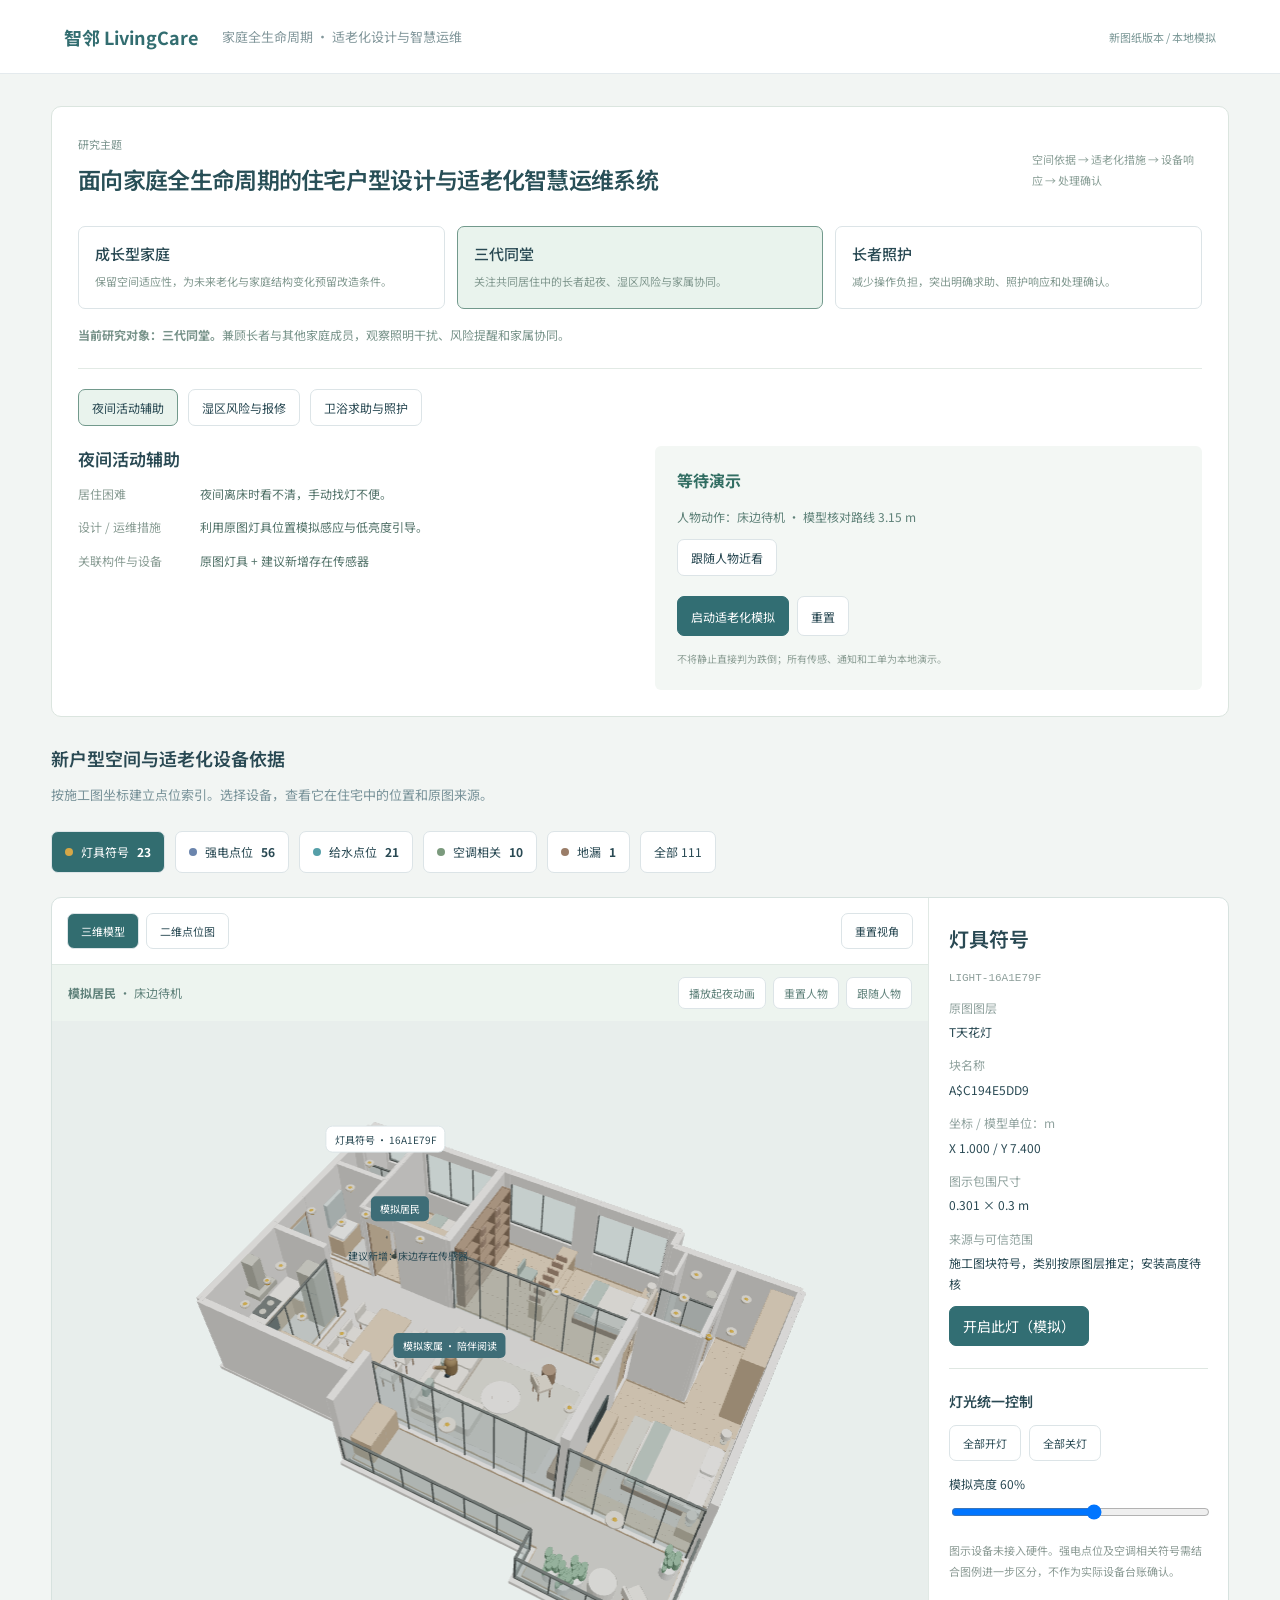
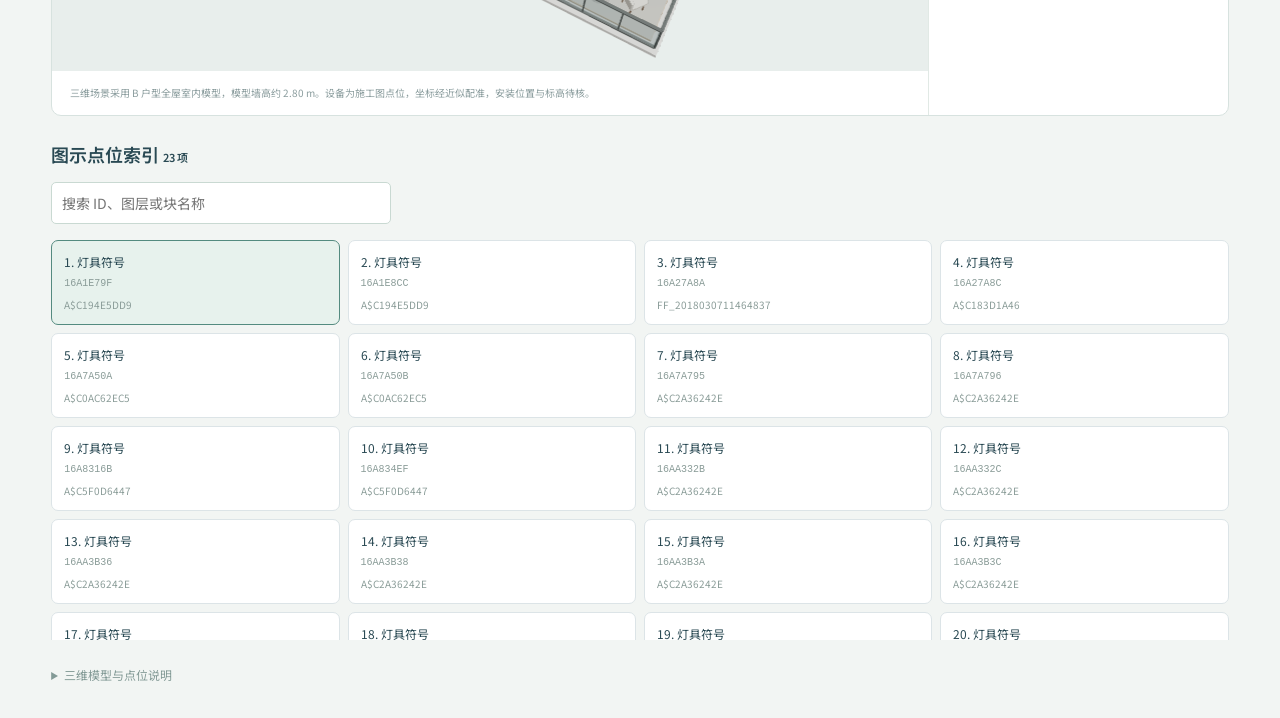
==== LivingCare-GitHub-Pages/index.html @ d60c7206 "Add files via upload" ====
<!doctype html><html lang="zh-CN"><head><meta charset="UTF-8"/><meta name="viewport" content="width=device-width,initial-scale=1.0"/><meta name="theme-color" content="#326d70"/><title>智邻 LivingCare · 新B户型设备模型</title>  <script type="module" crossorigin src="./assets/index-rqFr7OTT.js"></script>
  <link rel="stylesheet" crossorigin href="./assets/index-T_L8rl4g.css">
</head><body><div id="root"></div></body></html>
---- LivingCare-GitHub-Pages/assets/index-T_L8rl4g.css ----
@import"https://fonts.googleapis.com/css2?family=Noto+Sans+SC:wght@400;500;600;700&display=swap";:root{font-family:Noto Sans SC,Microsoft YaHei,sans-serif;color:#263f4c;background:#f2f5f6;font-synthesis:none;font-size:14px}*{box-sizing:border-box}body{margin:0}button,input,select,textarea{font:inherit}button,a,input,select,textarea{-webkit-tap-highlight-color:transparent}button{cursor:pointer;display:inline-flex;align-items:center;justify-content:center;gap:8px;border:1px solid #dce4e7;background:#fff;color:inherit;border-radius:7px;padding:9px 13px;transition:background .15s}button:hover{background:#eaf1f2}button:focus-visible,a:focus-visible,svg g[role=button]:focus-visible{outline:3px solid #dcae55;outline-offset:3px}a{color:inherit;text-decoration:none}h1,h2,h3,p{margin:0}h1{font-size:26px;font-weight:600;letter-spacing:-.7px}h2{font-size:18px;font-weight:600}h3{font-size:14px;font-weight:600}small{font-size:11px}button svg{flex-shrink:0}.app{min-height:100vh}.sidebar{width:228px;position:fixed;inset:0 auto 0 0;background:#152d42;color:#aebfc9;padding:30px 18px;display:flex;flex-direction:column;z-index:20}.brand{display:flex;align-items:center;gap:10px;color:#fff;font-size:20px;padding:0 8px}.brand b{font-size:14px;font-weight:500;letter-spacing:-.5px}.brand-icon{display:grid;place-items:center;width:39px;height:43px;background:#467d83;border-radius:12px 12px 12px 3px;color:#f0e4c8}.brand small{display:block;font-size:10px;letter-spacing:2px;color:#99b0be;margin-top:5px}.side-label{font-size:10px;letter-spacing:2px;margin:46px 15px 18px;color:#718d9f}nav{display:grid;gap:8px}nav button{border:0;background:none;color:#b4c4ce;justify-content:flex-start;padding:13px 15px;font-size:13px}nav button.selected{background:#2c4c60;color:#fff}nav button.selected:before{content:"";height:17px;width:3px;background:#a4c6bb;position:absolute;left:18px;border-radius:2px}nav button>svg:last-child:not(:first-child){margin-left:auto}nav button:hover{background:#244356}.sidebar-bottom{margin-top:auto;padding:35px 8px 0}.home-label{display:flex;gap:10px;align-items:center;font-size:12px;padding:20px 0;border-bottom:1px solid #304759}.home-label small{display:block;color:#89a0af;margin-top:6px}.elder-toggle{border:0;background:none;color:#cfdbdf;padding:22px 0;font-size:12px;gap:7px}.switch{width:27px;height:16px;border-radius:20px;background:#627686;padding:3px}.switch:before{content:"";display:block;width:10px;height:10px;border-radius:50%;background:#fff}.switch.on{background:#55988d}.switch.on:before{margin-left:11px}.sidebar-bottom>small{color:#6f8b9e;font-size:10px}.main-shell{margin-left:228px}header{height:74px;background:#fff;border-bottom:1px solid #e4eaed;display:flex;align-items:center;justify-content:space-between;padding:0 34px}.breadcrumb{display:flex;align-items:center;gap:13px;color:#84929a;font-size:12px}.breadcrumb strong{color:#344d5c;font-weight:500}.header-actions{display:flex;gap:17px;align-items:center}.header-actions select{border:0;background:#fff;color:#526875;font-size:12px}.demo-badge{color:#568079;font-size:11px;background:#edf4f1;border:1px solid #d4e5de;border-radius:4px;padding:4px 8px}.avatar{width:30px;height:30px;border-radius:50%;background:#e9eef1;display:grid;place-items:center;font-size:12px}main{max-width:1660px;margin:auto;padding:30px 34px 0}.page-title{display:flex;justify-content:space-between;align-items:center;margin-bottom:27px}.eyebrow{font-size:9px;letter-spacing:2px;font-weight:600;color:#7b959d;display:block;margin-bottom:9px}.page-title p{font-size:12px;color:#81929b;margin-top:10px}.page-title p span{margin:0 10px}.date-label{font-size:11px;color:#7d9096;display:flex;gap:7px;align-items:center}.status-dot,.dot{display:inline-block;width:6px;height:6px;border-radius:50%;background:#69a18c;flex-shrink:0}.metrics{display:grid;grid-template-columns:repeat(4,1fr);gap:16px;margin-bottom:23px}.metric{border:1px solid #e0e8eb;border-radius:9px;background:#fff;padding:18px 20px}.metric-top{display:flex;justify-content:space-between;align-items:center;color:#748994;font-size:12px}.metric-top svg{color:#7a969e}.metric>strong{display:block;font-size:31px;font-weight:600;letter-spacing:-1px;margin:10px 0}.metric>strong small{font-size:12px;letter-spacing:0;margin-left:7px;color:#8a9ba3;font-weight:400}.metric p{font-size:10px;color:#87979f;display:flex;align-items:center;gap:6px}.workspace{display:grid;grid-template-columns:minmax(0,1fr) 282px;gap:20px;margin-bottom:25px}.card{border:1px solid #e0e7ea;border-radius:10px;background:#fff;overflow:hidden}.space-heading{padding:20px 22px 17px;display:flex;align-items:center;justify-content:space-between;gap:12px}.space-heading h2{font-size:16px}.space-heading small{display:block;margin-top:7px;color:#92a0a8;font-size:10px}.badge{font-size:10px;border-radius:4px;background:#f0f4f5;color:#718892;padding:4px 7px;white-space:nowrap;font-weight:400}.space-heading .badge{margin-left:8px}.segmented{background:#f0f4f5;border-radius:6px;padding:3px;display:flex;flex-shrink:0}.segmented button{padding:6px 10px;font-size:11px;background:none;border:0}.segmented .active{background:#fff;box-shadow:0 1px 5px #17394615;color:#305e71}.space-tabs{border-top:1px solid #f0f3f4;display:flex;align-items:center;padding:0 22px;gap:22px;height:43px}.space-tabs button{border:0;padding:13px 0;border-radius:0;font-size:11px;color:#8a9ba3;background:none}.space-tabs button.active{color:#32666c;border-bottom:2px solid #548e8a}.space-tabs>span{margin-left:auto;font-size:8px;letter-spacing:2px;color:#9eabb2}.three-wrap,.plan-wrap{height:425px;position:relative;background:#edf1f2;overflow:hidden}.three-wrap canvas{touch-action:none}.floating-controls{position:absolute;bottom:17px;left:18px;display:flex;gap:7px}.floating-controls button{font-size:10px;box-shadow:0 2px 6px #1837410a;border:1px solid #d9e2e6;background:#ffffffed;padding:7px 10px}.room-tag{font-size:10px;background:#ffffffd9;border:1px solid #d5dfe1;padding:3px 8px;white-space:nowrap;box-shadow:0 3px 6px #23333d0a}.space-footer{display:flex;align-items:center;padding:15px 20px;gap:16px;font-size:9px;color:#84969f}.space-footer>span{display:flex;align-items:center;gap:5px}.green{background:#548f86}.amber{background:#d9a84f}.red{background:#c66a59}.space-footer small{display:flex;align-items:center;gap:5px;margin-left:auto;font-size:9px}.room-panel{padding:23px 21px}.section-heading{display:flex;justify-content:space-between;align-items:center;margin-bottom:18px;gap:12px}.section-heading>.eyebrow{margin:0}.room-panel>.section-heading{color:#8ea2aa;margin-bottom:17px}.room-panel>h2{font-size:23px;font-weight:500}.muted{color:#95a4ac;font-size:9px;letter-spacing:1px;margin-top:6px}.muted .badge{float:right;font-size:8px}.environment{display:grid;grid-template-columns:1fr 1fr;margin-top:24px;gap:15px}.environment>div{display:flex;flex-direction:column;align-items:flex-start;gap:8px;border-right:1px solid #edf0f1}.environment>div:last-child{border:0}.environment svg{color:#89a1a4}.environment strong{font-size:26px;font-weight:500}.environment strong small{font-size:11px;margin-left:4px;color:#9aa8ad}.environment span{font-size:10px;color:#8f9da5}.comfort{display:flex;gap:8px;align-items:center;background:#f1f7f3;padding:12px 10px;border-radius:6px;margin:20px 0 24px;color:#618e7b;font-size:11px}.comfort span{flex:1}.comfort small{display:block;font-size:8px;margin-top:3px;color:#8aa496}.room-panel h3 small{float:right;font-weight:400;color:#9aa9ae}.device-list{margin-top:10px}.device-list button{padding:10px 0;justify-content:flex-start;width:100%;border:0;border-radius:0;background:none;text-align:left;font-size:11px;gap:9px}.device-list button.chosen{background:#edf5f4}.device-list button>svg:last-child{margin-left:auto;color:#9daeb5}.device-icon{display:grid;place-items:center;background:#f0f5f5;color:#729895;width:31px;height:32px;border-radius:7px}.device-list small{display:block;font-size:8px;color:#94a3ab;margin-top:5px}.report-button{width:100%;margin-top:14px;font-size:11px;color:#557782;border-color:#d7e3e7}.care-note{display:flex;gap:8px;font-size:10px;line-height:1.7;color:#6b8e8c;border-top:1px solid #edf1f2;padding-top:17px;margin-top:19px}.care-note svg{flex-shrink:0}.care-note small{display:block;font-size:9px;color:#9aabb0;margin-top:4px}.device-detail{padding:10px;background:#f3f7f8;font-size:11px}.device-detail small{display:block;margin:6px 0;color:#7c929b}.device-detail button{font-size:11px;padding:5px 8px}.simulation{margin:28px 0}.simulation h2{font-size:17px}.sim-grid{display:grid;grid-template-columns:repeat(3,1fr);gap:16px}.sim-card{padding:20px 17px;justify-content:flex-start;text-align:left;border:1px solid #dfe7e9;background:#fff;gap:14px;border-radius:8px}.sim-card>svg:first-child{color:#648e91}.sim-card>svg:last-child{margin-left:auto;color:#93a6ad}.sim-card strong{font-size:12px;font-weight:500}.sim-card small{display:block;font-size:9px;color:#95a3ab;margin-top:7px}.sim-card.active{border-color:#73a09b;background:#edf5f3}.sim-progress{margin-top:13px;border:1px solid #dce8e5;padding:17px 20px;background:#f7faf8;border-radius:7px}.sim-progress>div:first-child{display:flex;align-items:center;gap:9px;font-size:12px}.sim-progress small{margin-left:auto;color:#92a6a5}.progress-track{display:flex;gap:6px;margin:15px 0}.progress-track i{height:3px;background:#e0e8e6;flex:1}.progress-track .filled{background:#739e91}.sim-actions{display:flex;gap:8px;align-items:center}.sim-actions button{font-size:11px;padding:6px 10px}.sim-actions>span{font-size:11px;color:#758e96}.primary{background:#326e73!important;border-color:#326e73;color:#fff}.primary:hover{background:#265c63!important}.tickets,.events,.lifestyle{padding:23px;margin-bottom:24px}.empty{padding:30px 10px;text-align:center;color:#8aa29f;font-size:13px}.empty svg{margin-bottom:9px}.empty p{margin-bottom:8px}.empty small{color:#9caeb3;font-size:11px}.ticket{border-top:1px solid #e8edef;padding:20px 0;display:flex;align-items:center;justify-content:space-between;gap:15px}.ticket h3{margin:8px 0}.ticket small{color:#8197a0;font-size:10px}.ticket span{font-size:11px;color:#83989e}.ticket button{font-size:11px}.ticket details{font-size:10px;margin-top:10px;color:#7e939c}.ticket details p{margin:6px 0}.event-row{display:flex;align-items:center;gap:15px;padding:18px 0;border-top:1px solid #e5ecef}.events>p{font-size:12px;color:#82979e;margin:12px 0 20px}.event-row>svg{color:#c7a364}.event-row strong{font-size:13px}.event-row small{display:block;color:#8a9fa7;margin-top:6px}.event-row .badge{margin-left:auto}.lifestyle button{margin:20px 10px 20px 0;padding:20px}.lifestyle p{font-size:12px;color:#8da1a8}.plan-wrap>svg{width:100%;height:100%;touch-action:none}.plan-wrap g[role=button]{cursor:pointer}.room-label{text-anchor:middle;font-size:.22px;fill:#57737f}.room-sub{text-anchor:middle;font-size:.13px;fill:#8b9b9f}.map-tools{position:absolute;right:15px;bottom:18px;display:grid;gap:5px}.map-tools button{padding:8px}.pulse{animation:pulse 1.2s infinite}@keyframes pulse{50%{opacity:.35}}footer{display:flex;align-items:center;gap:20px;padding:6px 0 25px;color:#9cabb2;font-size:10px}footer span{font-size:9px}footer small{margin-left:auto;font-size:9px}.cad{padding:30px;margin-bottom:25px}.cad>p{font-size:12px;color:#7d939c;margin:15px 0;line-height:1.9}.upload{border:1px dashed #9db8bd;background:#f5f9f9;display:flex;align-items:center;flex-direction:column;padding:35px;gap:16px;margin:25px 0;color:#60858a;cursor:pointer}.upload input{max-width:100%;font-size:12px}.cad-preview{width:100%;height:430px;background:#1c3447;margin:20px 0}.cad-settings{display:flex;gap:20px;align-items:center;margin:20px 0;font-size:12px}.cad-settings input{width:100px}.cad input,.cad select{padding:7px;border:1px solid #c9d7db;border-radius:4px}.layer-list{display:flex;gap:15px;flex-wrap:wrap;font-size:12px}.layer-list label{display:flex;gap:5px}.candidate{display:flex;gap:15px;margin:10px 0;font-size:12px;align-items:center}.candidate input{width:270px}.error{color:#b55e4b!important}.toast{position:fixed;bottom:30px;left:50%;transform:translate(-50%);z-index:50;background:#244e50;color:#fff;box-shadow:0 6px 25px #142b4130;padding:15px 23px;border-radius:8px;display:flex;gap:10px;align-items:center}.modal-backdrop{position:fixed;top:0;right:0;bottom:0;left:0;background:#0d223577;z-index:60;display:grid;place-items:center;padding:20px}.modal{background:#fff;border-radius:12px;width:440px;max-width:100%;padding:28px}.modal>p{margin:12px 0 25px;color:#80969e}.modal label{display:block;font-size:13px}.modal textarea{display:block;width:100%;min-height:120px;border:1px solid #c9d8dc;border-radius:5px;padding:12px;margin-top:10px;resize:vertical}.modal>div{display:flex;justify-content:flex-end;gap:10px;margin-top:22px}.elder{font-size:18px}.elder button{min-height:46px;font-size:16px}.elder p,.elder small,.elder .metric-top,.elder .device-list small,.elder .care-note{font-size:14px;color:#4d6976}.elder h2{font-size:22px}.elder .sidebar{width:255px}.elder .main-shell{margin-left:255px}.elder .workspace{grid-template-columns:minmax(0,1fr) 320px}.elder .sim-grid{grid-template-columns:1fr}.elder .sim-card strong{font-size:18px}.elder .room-tag{min-height:26px;font-size:14px}.elder .eyebrow{font-size:11px}.elder .space-tabs{height:auto}.elder .sidebar-bottom>small{color:#b9cbd2}.elder .brand small{color:#c3d3d9}.elder nav button{font-size:16px}@media(min-width:1500px){.three-wrap,.plan-wrap{height:480px}.workspace{grid-template-columns:minmax(0,1fr) 310px}.room-panel{padding:25px}}@media(max-width:1150px){.sidebar{width:190px;padding:25px 12px}.brand{padding:0;font-size:18px}.brand b{font-size:12px}.main-shell{margin-left:190px}main{padding:24px 20px 0}header{padding:0 20px}.metrics{gap:10px}.metric{padding:15px}.workspace{grid-template-columns:minmax(0,1fr) 245px;gap:12px}.room-panel{padding:18px 15px}.sim-card{padding:17px 12px;gap:9px}.sim-card small{line-height:1.7}.sim-card>svg:last-child{display:none}.date-label{display:none}.space-tabs{gap:16px}.space-tabs>span{display:none}.space-footer{gap:10px;padding:14px 12px}.space-footer small{font-size:8px}.elder .workspace{grid-template-columns:1fr}.elder .sidebar{width:220px}.elder .main-shell{margin-left:220px}}@media(max-width:850px){.sidebar{width:76px;padding:20px 10px}.brand{justify-content:center}.brand>span:last-child,.side-label,.sidebar-bottom{display:none}nav{margin-top:30px}nav button{font-size:0;justify-content:center;padding:15px}nav button>svg:last-child:not(:first-child){display:none}nav button.selected:before{left:10px}.main-shell{margin-left:76px}.workspace{grid-template-columns:1fr}.room-panel{display:block}.room-panel .environment{margin-top:15px;max-width:300px}.room-panel .device-list{display:flex;flex-wrap:wrap;gap:10px}.device-list button{width:auto}.care-note{margin-top:15px}.metrics{grid-template-columns:repeat(2,1fr)}.sim-grid{grid-template-columns:1fr}.sim-card>svg:last-child{display:block}.simulation .section-heading{align-items:flex-start}.simulation .section-heading>.badge{display:none}.elder .sidebar{width:76px}.elder .main-shell{margin-left:76px}.elder nav button{font-size:0}.elder .elder-toggle{display:none}footer{flex-wrap:wrap}footer small{margin-left:0}.cad-settings{flex-wrap:wrap}}@media(max-width:560px){.sidebar{position:sticky;top:0;width:100%;height:58px;padding:5px 8px;flex-direction:row;align-items:center;overflow-x:auto}.brand{display:none}nav{display:flex;margin:0;gap:3px}nav button{padding:12px}nav button.selected:before{display:none}.main-shell,.elder .main-shell{margin-left:0}.elder .sidebar{width:100%}header{height:55px;padding:0 15px}.header-actions{gap:9px}.breadcrumb{font-size:10px;gap:7px}main{padding:22px 13px 0}h1{font-size:21px;line-height:1.5}.page-title p{font-size:10px}.metric{padding:14px}.metric p{font-size:9px}.metric strong{font-size:27px}.space-heading{padding:16px 12px}.space-heading h2{font-size:14px}.space-heading small{font-size:9px}.segmented button{padding:6px}.three-wrap,.plan-wrap{height:340px}.space-footer small{display:none}.space-tabs{padding:0 13px}.floating-controls{left:10px;gap:5px}.floating-controls button{padding:7px}.ticket{align-items:flex-start;flex-direction:column}.cad{padding:20px}.cad-preview{height:300px}.upload{padding:20px}.upload small{line-height:1.8}.sim-actions{flex-wrap:wrap}.toast{width:90%;font-size:12px}.elder .room-panel{padding:20px}.elder h1{font-size:24px}.elder .segmented button{font-size:14px}.elder .space-heading{flex-wrap:wrap}.elder .metrics{grid-template-columns:1fr 1fr}.elder .metric p{font-size:12px}}@media(prefers-reduced-motion:reduce){*{animation:none!important;transition:none!important}}.new-home{min-height:100vh;background:#f2f5f3;color:#294953}.new-home header{display:flex;gap:24px;padding:0 5%;height:74px;background:#fff}.new-home header strong{font-size:18px;color:#326d70}.new-home header span{font-size:13px;color:#82979b}.new-home header small{margin-left:auto;color:#799695}.new-home main{max-width:1500px;padding:32px 4%;margin:auto}.new-home h1{font-size:28px}.new-intro{font-size:13px;color:#789299;margin-top:12px;line-height:1.8}.new-stats{display:flex;gap:10px;flex-wrap:wrap;margin:24px 0}.new-stats button{font-size:12px;min-height:42px}.new-stats i{width:8px;height:8px;border-radius:50%}.new-stats .active,.new-toolbar .active{background:#326d70;color:#fff}.new-layout{display:grid;grid-template-columns:minmax(0,1fr) 300px;border:1px solid #d7e2df;border-radius:10px;background:#fff;overflow:hidden}.new-toolbar{display:flex;justify-content:space-between;gap:10px;padding:15px}.new-toolbar>div{display:flex;gap:7px}.new-toolbar button{font-size:11px}.new-canvas{height:650px;background:#e8eeec;position:relative}.new-canvas svg{width:100%;height:100%}.new-canvas canvas{touch-action:none}.new-marker{white-space:nowrap;font-size:10px;padding:5px 8px}.new-note{padding:13px 18px;color:#8b9d9e;font-size:10px;line-height:1.8}.new-device{padding:26px 20px;border-left:1px solid #e1e9e5}.new-device h2{font-size:20px;margin-bottom:12px}.new-device code{font-size:11px;color:#8fa09c;word-break:break-all}.new-device dl{font-size:12px;line-height:1.7}.new-device dt{color:#91a39f;margin-top:13px}.new-device dd{margin:4px 0;word-break:break-all}.new-device hr{border:0;border-top:1px solid #dfe7e2;margin:22px 0}.new-light-buttons{display:flex;gap:8px;margin:14px 0}.new-light-buttons button{font-size:11px}.new-device label{display:block;font-size:12px}.new-device input{width:100%;margin-top:12px}.new-device p{font-size:11px;line-height:1.9;color:#8c9b95;margin-top:17px}.new-register{margin-top:25px}.new-register h2{font-size:18px;margin-bottom:15px}.new-register input{padding:10px;border:1px solid #c9d9d2;border-radius:5px;width:340px;max-width:100%}.new-list{display:grid;grid-template-columns:repeat(4,1fr);gap:8px;margin-top:16px;max-height:400px;overflow:auto}.new-list button{display:flex;flex-direction:column;align-items:flex-start;font-size:12px;padding:12px;text-align:left}.new-list button.selected{border-color:#548b80;background:#e7f2ed}.new-list code,.new-list small{font-size:10px;color:#8a9c98;word-break:break-all}.new-home details{margin-top:24px;font-size:12px;color:#839a96;line-height:1.9}.new-home details p{margin-top:12px}@media(max-width:950px){.new-layout{grid-template-columns:1fr}.new-device{border-left:0;border-top:1px solid #dde6e0}.new-canvas{height:530px}.new-list{grid-template-columns:repeat(2,1fr)}.new-home header span{display:none}}@media(max-width:500px){.new-toolbar{flex-wrap:wrap}.new-canvas{height:420px}.new-home main{padding:25px 12px}.new-home h1{font-size:24px}.new-list{grid-template-columns:1fr 1fr}.new-home header{padding:0 15px;gap:8px}.new-home header small{font-size:9px}}.research-panel{padding:26px;background:#fff;border:1px solid #dbe5df;border-radius:10px;margin-bottom:28px}.research-heading{display:flex;justify-content:space-between;align-items:center;gap:22px}.research-heading span{font-size:11px;color:#78928c}.research-heading h1{font-size:23px;line-height:1.7;margin:7px 0;color:#284f57}.research-heading>small{max-width:170px;line-height:1.9;color:#8a9f97;font-size:11px}.research-stages{display:grid;grid-template-columns:repeat(3,1fr);gap:12px;margin-top:20px}.research-stages button{display:flex;flex-direction:column;align-items:flex-start;text-align:left;padding:16px;gap:8px}.research-stages strong{font-size:15px;font-weight:500}.research-stages small{font-size:11px;line-height:1.8;color:#81988f}.research-stages .chosen,.research-scenarios .chosen{background:#e9f3ed;border-color:#72998c}.research-focus{font-size:12px;color:#78938a;line-height:1.9;margin:15px 0 21px}.research-scenarios{display:flex;gap:10px;flex-wrap:wrap;border-top:1px solid #e2eae5;padding-top:20px}.research-scenarios button{font-size:12px}.research-flow{display:grid;grid-template-columns:1fr 1fr;gap:30px;margin-top:20px}.research-flow h2{font-size:17px}.research-flow dl{display:grid;grid-template-columns:110px 1fr;gap:12px;font-size:12px;line-height:1.8}.research-flow dt{color:#8b9e96}.research-flow dd{margin:0;color:#527269}.research-response{background:#f3f7f4;padding:22px;border-radius:6px;align-self:start}.research-response>strong{font-size:16px;color:#326e63}.research-actions{display:flex;flex-wrap:wrap;gap:8px;margin-top:20px}.research-actions button{font-size:12px;min-height:40px}.research-actions button:disabled{opacity:.45;cursor:default}.research-response p{font-size:10px;line-height:1.8;color:#8c9e95;margin-top:14px}@media(max-width:760px){.research-panel{padding:18px}.research-heading{display:block}.research-heading>small{display:block;max-width:none}.research-heading h1{font-size:20px}.research-stages{grid-template-columns:1fr}.research-stages button{padding:13px}.research-flow{grid-template-columns:1fr;gap:15px}.research-flow dl{grid-template-columns:85px 1fr}.research-scenarios button{flex:1;min-width:90px}}.resident-label{display:block;padding:5px 9px;background:#3e6d77;color:#fff;white-space:nowrap;border-radius:5px;font-size:10px}.resident-follow{font-size:12px;margin-top:12px}.resident-toolbar{display:flex;gap:12px;justify-content:space-between;align-items:center;background:#edf4ef;padding:12px 16px;color:#60827b;font-size:12px;border-top:1px solid #dfe9e3}.resident-toolbar>div{display:flex;gap:7px}.resident-toolbar button{font-size:11px;padding:7px 10px}.resident-status{font-size:12px!important;color:#5e8178!important}@media(max-width:760px){.resident-toolbar{align-items:flex-start;flex-direction:column}.resident-toolbar>div{flex-wrap:wrap}.resident-toolbar button{min-height:40px}}
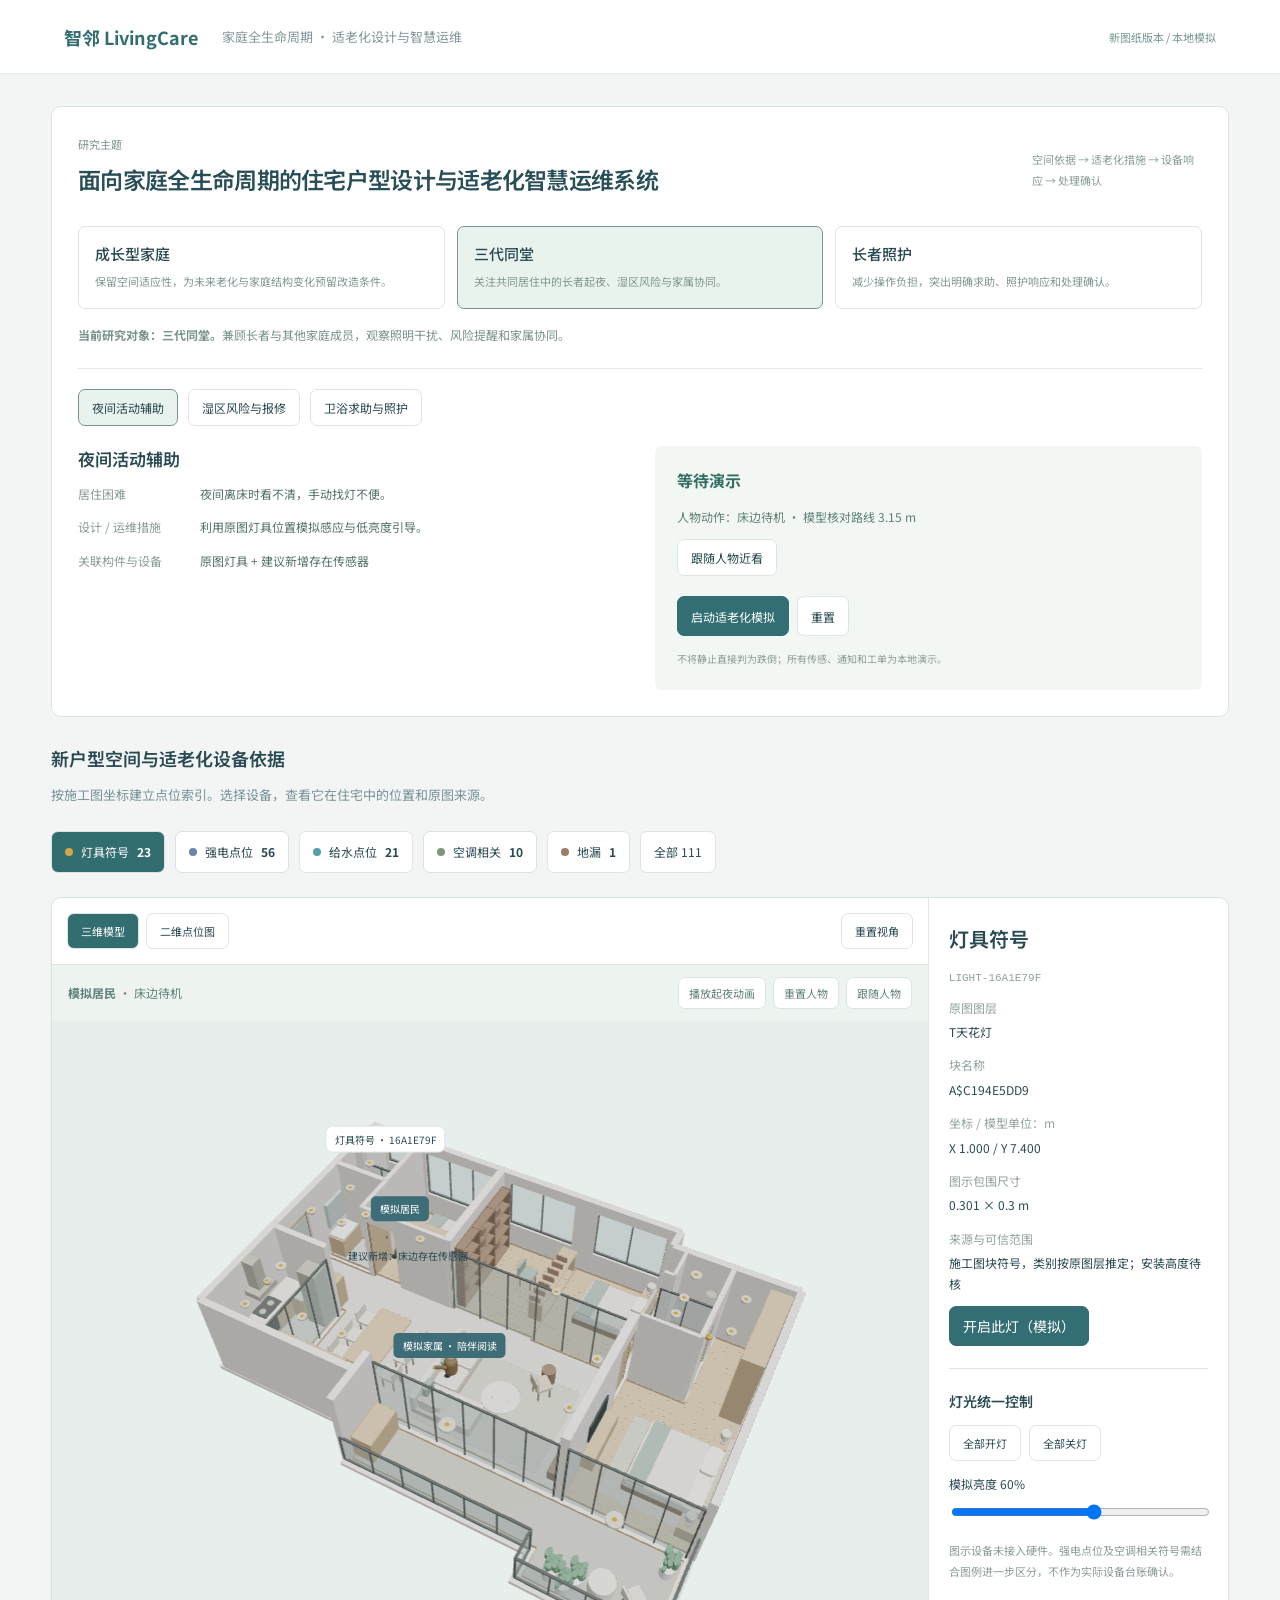
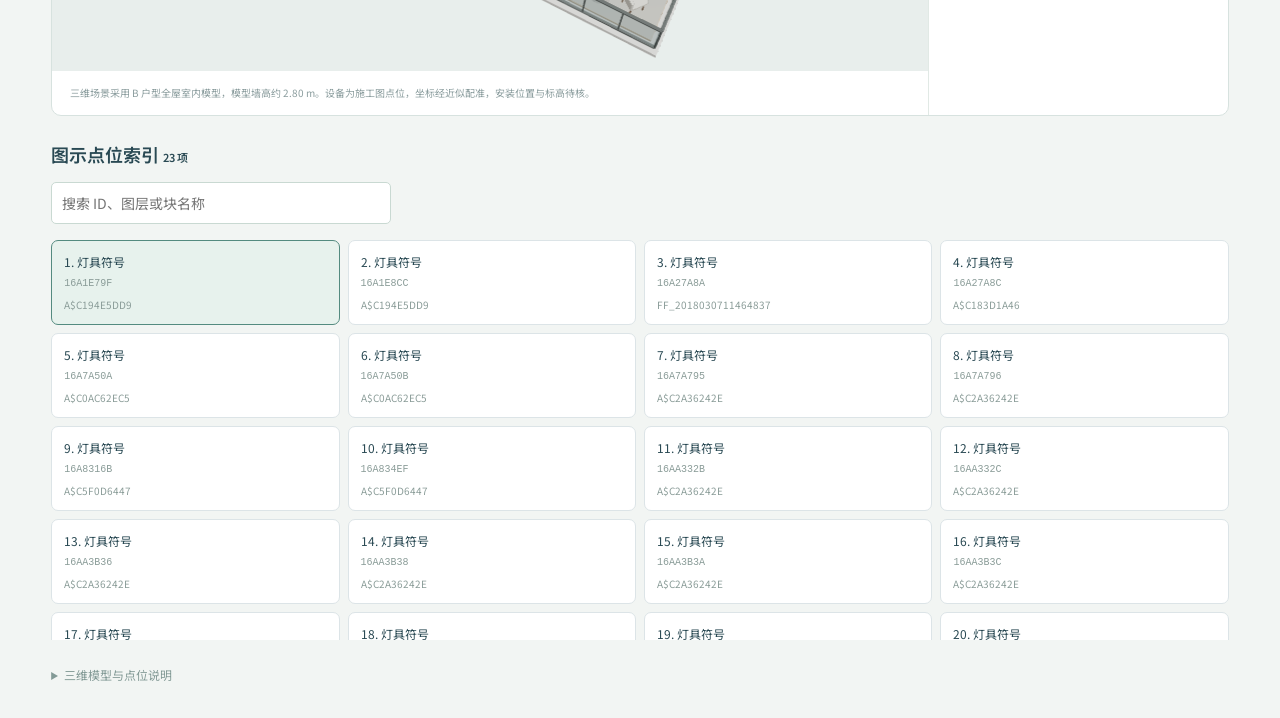
==== commit ad5034aa: "Improve touch controls and layout for the mobile 3D viewer" ====
--- a/LivingCare-GitHub-Pages/index.html
+++ b/LivingCare-GitHub-Pages/index.html
@@ -1,3 +1,3 @@
-<!doctype html><html lang="zh-CN"><head><meta charset="UTF-8"/><meta name="viewport" content="width=device-width,initial-scale=1.0"/><meta name="theme-color" content="#326d70"/><title>智邻 LivingCare · 新B户型设备模型</title>  <script type="module" crossorigin src="./assets/index-rqFr7OTT.js"></script>
-  <link rel="stylesheet" crossorigin href="./assets/index-T_L8rl4g.css">
+<!doctype html><html lang="zh-CN"><head><meta charset="UTF-8"/><meta name="viewport" content="width=device-width,initial-scale=1.0"/><meta name="theme-color" content="#326d70"/><title>智邻 LivingCare · 新B户型设备模型</title>  <script type="module" crossorigin src="./assets/index-BkUOlfVZ.js"></script>
+  <link rel="stylesheet" crossorigin href="./assets/index-DcFaqGrp.css">
 </head><body><div id="root"></div></body></html>
--- a/LivingCare-GitHub-Pages/assets/index-DcFaqGrp.css
+++ b/LivingCare-GitHub-Pages/assets/index-DcFaqGrp.css
@@ -0,0 +1 @@
+@import"https://fonts.googleapis.com/css2?family=Noto+Sans+SC:wght@400;500;600;700&display=swap";:root{font-family:Noto Sans SC,Microsoft YaHei,sans-serif;color:#263f4c;background:#f2f5f6;font-synthesis:none;font-size:14px}*{box-sizing:border-box}body{margin:0}button,input,select,textarea{font:inherit}button,a,input,select,textarea{-webkit-tap-highlight-color:transparent}button{cursor:pointer;display:inline-flex;align-items:center;justify-content:center;gap:8px;border:1px solid #dce4e7;background:#fff;color:inherit;border-radius:7px;padding:9px 13px;transition:background .15s}button:hover{background:#eaf1f2}button:focus-visible,a:focus-visible,svg g[role=button]:focus-visible{outline:3px solid #dcae55;outline-offset:3px}a{color:inherit;text-decoration:none}h1,h2,h3,p{margin:0}h1{font-size:26px;font-weight:600;letter-spacing:-.7px}h2{font-size:18px;font-weight:600}h3{font-size:14px;font-weight:600}small{font-size:11px}button svg{flex-shrink:0}.app{min-height:100vh}.sidebar{width:228px;position:fixed;inset:0 auto 0 0;background:#152d42;color:#aebfc9;padding:30px 18px;display:flex;flex-direction:column;z-index:20}.brand{display:flex;align-items:center;gap:10px;color:#fff;font-size:20px;padding:0 8px}.brand b{font-size:14px;font-weight:500;letter-spacing:-.5px}.brand-icon{display:grid;place-items:center;width:39px;height:43px;background:#467d83;border-radius:12px 12px 12px 3px;color:#f0e4c8}.brand small{display:block;font-size:10px;letter-spacing:2px;color:#99b0be;margin-top:5px}.side-label{font-size:10px;letter-spacing:2px;margin:46px 15px 18px;color:#718d9f}nav{display:grid;gap:8px}nav button{border:0;background:none;color:#b4c4ce;justify-content:flex-start;padding:13px 15px;font-size:13px}nav button.selected{background:#2c4c60;color:#fff}nav button.selected:before{content:"";height:17px;width:3px;background:#a4c6bb;position:absolute;left:18px;border-radius:2px}nav button>svg:last-child:not(:first-child){margin-left:auto}nav button:hover{background:#244356}.sidebar-bottom{margin-top:auto;padding:35px 8px 0}.home-label{display:flex;gap:10px;align-items:center;font-size:12px;padding:20px 0;border-bottom:1px solid #304759}.home-label small{display:block;color:#89a0af;margin-top:6px}.elder-toggle{border:0;background:none;color:#cfdbdf;padding:22px 0;font-size:12px;gap:7px}.switch{width:27px;height:16px;border-radius:20px;background:#627686;padding:3px}.switch:before{content:"";display:block;width:10px;height:10px;border-radius:50%;background:#fff}.switch.on{background:#55988d}.switch.on:before{margin-left:11px}.sidebar-bottom>small{color:#6f8b9e;font-size:10px}.main-shell{margin-left:228px}header{height:74px;background:#fff;border-bottom:1px solid #e4eaed;display:flex;align-items:center;justify-content:space-between;padding:0 34px}.breadcrumb{display:flex;align-items:center;gap:13px;color:#84929a;font-size:12px}.breadcrumb strong{color:#344d5c;font-weight:500}.header-actions{display:flex;gap:17px;align-items:center}.header-actions select{border:0;background:#fff;color:#526875;font-size:12px}.demo-badge{color:#568079;font-size:11px;background:#edf4f1;border:1px solid #d4e5de;border-radius:4px;padding:4px 8px}.avatar{width:30px;height:30px;border-radius:50%;background:#e9eef1;display:grid;place-items:center;font-size:12px}main{max-width:1660px;margin:auto;padding:30px 34px 0}.page-title{display:flex;justify-content:space-between;align-items:center;margin-bottom:27px}.eyebrow{font-size:9px;letter-spacing:2px;font-weight:600;color:#7b959d;display:block;margin-bottom:9px}.page-title p{font-size:12px;color:#81929b;margin-top:10px}.page-title p span{margin:0 10px}.date-label{font-size:11px;color:#7d9096;display:flex;gap:7px;align-items:center}.status-dot,.dot{display:inline-block;width:6px;height:6px;border-radius:50%;background:#69a18c;flex-shrink:0}.metrics{display:grid;grid-template-columns:repeat(4,1fr);gap:16px;margin-bottom:23px}.metric{border:1px solid #e0e8eb;border-radius:9px;background:#fff;padding:18px 20px}.metric-top{display:flex;justify-content:space-between;align-items:center;color:#748994;font-size:12px}.metric-top svg{color:#7a969e}.metric>strong{display:block;font-size:31px;font-weight:600;letter-spacing:-1px;margin:10px 0}.metric>strong small{font-size:12px;letter-spacing:0;margin-left:7px;color:#8a9ba3;font-weight:400}.metric p{font-size:10px;color:#87979f;display:flex;align-items:center;gap:6px}.workspace{display:grid;grid-template-columns:minmax(0,1fr) 282px;gap:20px;margin-bottom:25px}.card{border:1px solid #e0e7ea;border-radius:10px;background:#fff;overflow:hidden}.space-heading{padding:20px 22px 17px;display:flex;align-items:center;justify-content:space-between;gap:12px}.space-heading h2{font-size:16px}.space-heading small{display:block;margin-top:7px;color:#92a0a8;font-size:10px}.badge{font-size:10px;border-radius:4px;background:#f0f4f5;color:#718892;padding:4px 7px;white-space:nowrap;font-weight:400}.space-heading .badge{margin-left:8px}.segmented{background:#f0f4f5;border-radius:6px;padding:3px;display:flex;flex-shrink:0}.segmented button{padding:6px 10px;font-size:11px;background:none;border:0}.segmented .active{background:#fff;box-shadow:0 1px 5px #17394615;color:#305e71}.space-tabs{border-top:1px solid #f0f3f4;display:flex;align-items:center;padding:0 22px;gap:22px;height:43px}.space-tabs button{border:0;padding:13px 0;border-radius:0;font-size:11px;color:#8a9ba3;background:none}.space-tabs button.active{color:#32666c;border-bottom:2px solid #548e8a}.space-tabs>span{margin-left:auto;font-size:8px;letter-spacing:2px;color:#9eabb2}.three-wrap,.plan-wrap{height:425px;position:relative;background:#edf1f2;overflow:hidden}.three-wrap canvas{touch-action:none}.floating-controls{position:absolute;bottom:17px;left:18px;display:flex;gap:7px}.floating-controls button{font-size:10px;box-shadow:0 2px 6px #1837410a;border:1px solid #d9e2e6;background:#ffffffed;padding:7px 10px}.room-tag{font-size:10px;background:#ffffffd9;border:1px solid #d5dfe1;padding:3px 8px;white-space:nowrap;box-shadow:0 3px 6px #23333d0a}.space-footer{display:flex;align-items:center;padding:15px 20px;gap:16px;font-size:9px;color:#84969f}.space-footer>span{display:flex;align-items:center;gap:5px}.green{background:#548f86}.amber{background:#d9a84f}.red{background:#c66a59}.space-footer small{display:flex;align-items:center;gap:5px;margin-left:auto;font-size:9px}.room-panel{padding:23px 21px}.section-heading{display:flex;justify-content:space-between;align-items:center;margin-bottom:18px;gap:12px}.section-heading>.eyebrow{margin:0}.room-panel>.section-heading{color:#8ea2aa;margin-bottom:17px}.room-panel>h2{font-size:23px;font-weight:500}.muted{color:#95a4ac;font-size:9px;letter-spacing:1px;margin-top:6px}.muted .badge{float:right;font-size:8px}.environment{display:grid;grid-template-columns:1fr 1fr;margin-top:24px;gap:15px}.environment>div{display:flex;flex-direction:column;align-items:flex-start;gap:8px;border-right:1px solid #edf0f1}.environment>div:last-child{border:0}.environment svg{color:#89a1a4}.environment strong{font-size:26px;font-weight:500}.environment strong small{font-size:11px;margin-left:4px;color:#9aa8ad}.environment span{font-size:10px;color:#8f9da5}.comfort{display:flex;gap:8px;align-items:center;background:#f1f7f3;padding:12px 10px;border-radius:6px;margin:20px 0 24px;color:#618e7b;font-size:11px}.comfort span{flex:1}.comfort small{display:block;font-size:8px;margin-top:3px;color:#8aa496}.room-panel h3 small{float:right;font-weight:400;color:#9aa9ae}.device-list{margin-top:10px}.device-list button{padding:10px 0;justify-content:flex-start;width:100%;border:0;border-radius:0;background:none;text-align:left;font-size:11px;gap:9px}.device-list button.chosen{background:#edf5f4}.device-list button>svg:last-child{margin-left:auto;color:#9daeb5}.device-icon{display:grid;place-items:center;background:#f0f5f5;color:#729895;width:31px;height:32px;border-radius:7px}.device-list small{display:block;font-size:8px;color:#94a3ab;margin-top:5px}.report-button{width:100%;margin-top:14px;font-size:11px;color:#557782;border-color:#d7e3e7}.care-note{display:flex;gap:8px;font-size:10px;line-height:1.7;color:#6b8e8c;border-top:1px solid #edf1f2;padding-top:17px;margin-top:19px}.care-note svg{flex-shrink:0}.care-note small{display:block;font-size:9px;color:#9aabb0;margin-top:4px}.device-detail{padding:10px;background:#f3f7f8;font-size:11px}.device-detail small{display:block;margin:6px 0;color:#7c929b}.device-detail button{font-size:11px;padding:5px 8px}.simulation{margin:28px 0}.simulation h2{font-size:17px}.sim-grid{display:grid;grid-template-columns:repeat(3,1fr);gap:16px}.sim-card{padding:20px 17px;justify-content:flex-start;text-align:left;border:1px solid #dfe7e9;background:#fff;gap:14px;border-radius:8px}.sim-card>svg:first-child{color:#648e91}.sim-card>svg:last-child{margin-left:auto;color:#93a6ad}.sim-card strong{font-size:12px;font-weight:500}.sim-card small{display:block;font-size:9px;color:#95a3ab;margin-top:7px}.sim-card.active{border-color:#73a09b;background:#edf5f3}.sim-progress{margin-top:13px;border:1px solid #dce8e5;padding:17px 20px;background:#f7faf8;border-radius:7px}.sim-progress>div:first-child{display:flex;align-items:center;gap:9px;font-size:12px}.sim-progress small{margin-left:auto;color:#92a6a5}.progress-track{display:flex;gap:6px;margin:15px 0}.progress-track i{height:3px;background:#e0e8e6;flex:1}.progress-track .filled{background:#739e91}.sim-actions{display:flex;gap:8px;align-items:center}.sim-actions button{font-size:11px;padding:6px 10px}.sim-actions>span{font-size:11px;color:#758e96}.primary{background:#326e73!important;border-color:#326e73;color:#fff}.primary:hover{background:#265c63!important}.tickets,.events,.lifestyle{padding:23px;margin-bottom:24px}.empty{padding:30px 10px;text-align:center;color:#8aa29f;font-size:13px}.empty svg{margin-bottom:9px}.empty p{margin-bottom:8px}.empty small{color:#9caeb3;font-size:11px}.ticket{border-top:1px solid #e8edef;padding:20px 0;display:flex;align-items:center;justify-content:space-between;gap:15px}.ticket h3{margin:8px 0}.ticket small{color:#8197a0;font-size:10px}.ticket span{font-size:11px;color:#83989e}.ticket button{font-size:11px}.ticket details{font-size:10px;margin-top:10px;color:#7e939c}.ticket details p{margin:6px 0}.event-row{display:flex;align-items:center;gap:15px;padding:18px 0;border-top:1px solid #e5ecef}.events>p{font-size:12px;color:#82979e;margin:12px 0 20px}.event-row>svg{color:#c7a364}.event-row strong{font-size:13px}.event-row small{display:block;color:#8a9fa7;margin-top:6px}.event-row .badge{margin-left:auto}.lifestyle button{margin:20px 10px 20px 0;padding:20px}.lifestyle p{font-size:12px;color:#8da1a8}.plan-wrap>svg{width:100%;height:100%;touch-action:none}.plan-wrap g[role=button]{cursor:pointer}.room-label{text-anchor:middle;font-size:.22px;fill:#57737f}.room-sub{text-anchor:middle;font-size:.13px;fill:#8b9b9f}.map-tools{position:absolute;right:15px;bottom:18px;display:grid;gap:5px}.map-tools button{padding:8px}.pulse{animation:pulse 1.2s infinite}@keyframes pulse{50%{opacity:.35}}footer{display:flex;align-items:center;gap:20px;padding:6px 0 25px;color:#9cabb2;font-size:10px}footer span{font-size:9px}footer small{margin-left:auto;font-size:9px}.cad{padding:30px;margin-bottom:25px}.cad>p{font-size:12px;color:#7d939c;margin:15px 0;line-height:1.9}.upload{border:1px dashed #9db8bd;background:#f5f9f9;display:flex;align-items:center;flex-direction:column;padding:35px;gap:16px;margin:25px 0;color:#60858a;cursor:pointer}.upload input{max-width:100%;font-size:12px}.cad-preview{width:100%;height:430px;background:#1c3447;margin:20px 0}.cad-settings{display:flex;gap:20px;align-items:center;margin:20px 0;font-size:12px}.cad-settings input{width:100px}.cad input,.cad select{padding:7px;border:1px solid #c9d7db;border-radius:4px}.layer-list{display:flex;gap:15px;flex-wrap:wrap;font-size:12px}.layer-list label{display:flex;gap:5px}.candidate{display:flex;gap:15px;margin:10px 0;font-size:12px;align-items:center}.candidate input{width:270px}.error{color:#b55e4b!important}.toast{position:fixed;bottom:30px;left:50%;transform:translate(-50%);z-index:50;background:#244e50;color:#fff;box-shadow:0 6px 25px #142b4130;padding:15px 23px;border-radius:8px;display:flex;gap:10px;align-items:center}.modal-backdrop{position:fixed;top:0;right:0;bottom:0;left:0;background:#0d223577;z-index:60;display:grid;place-items:center;padding:20px}.modal{background:#fff;border-radius:12px;width:440px;max-width:100%;padding:28px}.modal>p{margin:12px 0 25px;color:#80969e}.modal label{display:block;font-size:13px}.modal textarea{display:block;width:100%;min-height:120px;border:1px solid #c9d8dc;border-radius:5px;padding:12px;margin-top:10px;resize:vertical}.modal>div{display:flex;justify-content:flex-end;gap:10px;margin-top:22px}.elder{font-size:18px}.elder button{min-height:46px;font-size:16px}.elder p,.elder small,.elder .metric-top,.elder .device-list small,.elder .care-note{font-size:14px;color:#4d6976}.elder h2{font-size:22px}.elder .sidebar{width:255px}.elder .main-shell{margin-left:255px}.elder .workspace{grid-template-columns:minmax(0,1fr) 320px}.elder .sim-grid{grid-template-columns:1fr}.elder .sim-card strong{font-size:18px}.elder .room-tag{min-height:26px;font-size:14px}.elder .eyebrow{font-size:11px}.elder .space-tabs{height:auto}.elder .sidebar-bottom>small{color:#b9cbd2}.elder .brand small{color:#c3d3d9}.elder nav button{font-size:16px}@media(min-width:1500px){.three-wrap,.plan-wrap{height:480px}.workspace{grid-template-columns:minmax(0,1fr) 310px}.room-panel{padding:25px}}@media(max-width:1150px){.sidebar{width:190px;padding:25px 12px}.brand{padding:0;font-size:18px}.brand b{font-size:12px}.main-shell{margin-left:190px}main{padding:24px 20px 0}header{padding:0 20px}.metrics{gap:10px}.metric{padding:15px}.workspace{grid-template-columns:minmax(0,1fr) 245px;gap:12px}.room-panel{padding:18px 15px}.sim-card{padding:17px 12px;gap:9px}.sim-card small{line-height:1.7}.sim-card>svg:last-child{display:none}.date-label{display:none}.space-tabs{gap:16px}.space-tabs>span{display:none}.space-footer{gap:10px;padding:14px 12px}.space-footer small{font-size:8px}.elder .workspace{grid-template-columns:1fr}.elder .sidebar{width:220px}.elder .main-shell{margin-left:220px}}@media(max-width:850px){.sidebar{width:76px;padding:20px 10px}.brand{justify-content:center}.brand>span:last-child,.side-label,.sidebar-bottom{display:none}nav{margin-top:30px}nav button{font-size:0;justify-content:center;padding:15px}nav button>svg:last-child:not(:first-child){display:none}nav button.selected:before{left:10px}.main-shell{margin-left:76px}.workspace{grid-template-columns:1fr}.room-panel{display:block}.room-panel .environment{margin-top:15px;max-width:300px}.room-panel .device-list{display:flex;flex-wrap:wrap;gap:10px}.device-list button{width:auto}.care-note{margin-top:15px}.metrics{grid-template-columns:repeat(2,1fr)}.sim-grid{grid-template-columns:1fr}.sim-card>svg:last-child{display:block}.simulation .section-heading{align-items:flex-start}.simulation .section-heading>.badge{display:none}.elder .sidebar{width:76px}.elder .main-shell{margin-left:76px}.elder nav button{font-size:0}.elder .elder-toggle{display:none}footer{flex-wrap:wrap}footer small{margin-left:0}.cad-settings{flex-wrap:wrap}}@media(max-width:560px){.sidebar{position:sticky;top:0;width:100%;height:58px;padding:5px 8px;flex-direction:row;align-items:center;overflow-x:auto}.brand{display:none}nav{display:flex;margin:0;gap:3px}nav button{padding:12px}nav button.selected:before{display:none}.main-shell,.elder .main-shell{margin-left:0}.elder .sidebar{width:100%}header{height:55px;padding:0 15px}.header-actions{gap:9px}.breadcrumb{font-size:10px;gap:7px}main{padding:22px 13px 0}h1{font-size:21px;line-height:1.5}.page-title p{font-size:10px}.metric{padding:14px}.metric p{font-size:9px}.metric strong{font-size:27px}.space-heading{padding:16px 12px}.space-heading h2{font-size:14px}.space-heading small{font-size:9px}.segmented button{padding:6px}.three-wrap,.plan-wrap{height:340px}.space-footer small{display:none}.space-tabs{padding:0 13px}.floating-controls{left:10px;gap:5px}.floating-controls button{padding:7px}.ticket{align-items:flex-start;flex-direction:column}.cad{padding:20px}.cad-preview{height:300px}.upload{padding:20px}.upload small{line-height:1.8}.sim-actions{flex-wrap:wrap}.toast{width:90%;font-size:12px}.elder .room-panel{padding:20px}.elder h1{font-size:24px}.elder .segmented button{font-size:14px}.elder .space-heading{flex-wrap:wrap}.elder .metrics{grid-template-columns:1fr 1fr}.elder .metric p{font-size:12px}}@media(prefers-reduced-motion:reduce){*{animation:none!important;transition:none!important}}.new-home{min-height:100vh;background:#f2f5f3;color:#294953}.new-home header{display:flex;gap:24px;padding:0 5%;height:74px;background:#fff}.new-home header strong{font-size:18px;color:#326d70}.new-home header span{font-size:13px;color:#82979b}.new-home header small{margin-left:auto;color:#799695}.new-home main{max-width:1500px;padding:32px 4%;margin:auto}.new-home h1{font-size:28px}.new-intro{font-size:13px;color:#789299;margin-top:12px;line-height:1.8}.new-stats{display:flex;gap:10px;flex-wrap:wrap;margin:24px 0}.new-stats button{font-size:12px;min-height:42px}.new-stats i{width:8px;height:8px;border-radius:50%}.new-stats .active,.new-toolbar .active{background:#326d70;color:#fff}.new-layout{display:grid;grid-template-columns:minmax(0,1fr) 300px;border:1px solid #d7e2df;border-radius:10px;background:#fff;overflow:hidden}.new-toolbar{display:flex;justify-content:space-between;gap:10px;padding:15px}.new-toolbar>div{display:flex;gap:7px}.new-toolbar button{font-size:11px}.new-canvas{height:650px;background:#e8eeec;position:relative}.new-canvas svg{width:100%;height:100%}.new-canvas canvas{touch-action:none}.new-marker{white-space:nowrap;font-size:10px;padding:5px 8px}.new-note{padding:13px 18px;color:#8b9d9e;font-size:10px;line-height:1.8}.new-device{padding:26px 20px;border-left:1px solid #e1e9e5}.new-device h2{font-size:20px;margin-bottom:12px}.new-device code{font-size:11px;color:#8fa09c;word-break:break-all}.new-device dl{font-size:12px;line-height:1.7}.new-device dt{color:#91a39f;margin-top:13px}.new-device dd{margin:4px 0;word-break:break-all}.new-device hr{border:0;border-top:1px solid #dfe7e2;margin:22px 0}.new-light-buttons{display:flex;gap:8px;margin:14px 0}.new-light-buttons button{font-size:11px}.new-device label{display:block;font-size:12px}.new-device input{width:100%;margin-top:12px}.new-device p{font-size:11px;line-height:1.9;color:#8c9b95;margin-top:17px}.new-register{margin-top:25px}.new-register h2{font-size:18px;margin-bottom:15px}.new-register input{padding:10px;border:1px solid #c9d9d2;border-radius:5px;width:340px;max-width:100%}.new-list{display:grid;grid-template-columns:repeat(4,1fr);gap:8px;margin-top:16px;max-height:400px;overflow:auto}.new-list button{display:flex;flex-direction:column;align-items:flex-start;font-size:12px;padding:12px;text-align:left}.new-list button.selected{border-color:#548b80;background:#e7f2ed}.new-list code,.new-list small{font-size:10px;color:#8a9c98;word-break:break-all}.new-home details{margin-top:24px;font-size:12px;color:#839a96;line-height:1.9}.new-home details p{margin-top:12px}@media(max-width:950px){.new-layout{grid-template-columns:1fr}.new-device{border-left:0;border-top:1px solid #dde6e0}.new-canvas{height:530px}.new-list{grid-template-columns:repeat(2,1fr)}.new-home header span{display:none}}@media(max-width:500px){.new-toolbar{flex-wrap:wrap}.new-canvas{height:420px}.new-home main{padding:25px 12px}.new-home h1{font-size:24px}.new-list{grid-template-columns:1fr 1fr}.new-home header{padding:0 15px;gap:8px}.new-home header small{font-size:9px}}.research-panel{padding:26px;background:#fff;border:1px solid #dbe5df;border-radius:10px;margin-bottom:28px}.research-heading{display:flex;justify-content:space-between;align-items:center;gap:22px}.research-heading span{font-size:11px;color:#78928c}.research-heading h1{font-size:23px;line-height:1.7;margin:7px 0;color:#284f57}.research-heading>small{max-width:170px;line-height:1.9;color:#8a9f97;font-size:11px}.research-stages{display:grid;grid-template-columns:repeat(3,1fr);gap:12px;margin-top:20px}.research-stages button{display:flex;flex-direction:column;align-items:flex-start;text-align:left;padding:16px;gap:8px}.research-stages strong{font-size:15px;font-weight:500}.research-stages small{font-size:11px;line-height:1.8;color:#81988f}.research-stages .chosen,.research-scenarios .chosen{background:#e9f3ed;border-color:#72998c}.research-focus{font-size:12px;color:#78938a;line-height:1.9;margin:15px 0 21px}.research-scenarios{display:flex;gap:10px;flex-wrap:wrap;border-top:1px solid #e2eae5;padding-top:20px}.research-scenarios button{font-size:12px}.research-flow{display:grid;grid-template-columns:1fr 1fr;gap:30px;margin-top:20px}.research-flow h2{font-size:17px}.research-flow dl{display:grid;grid-template-columns:110px 1fr;gap:12px;font-size:12px;line-height:1.8}.research-flow dt{color:#8b9e96}.research-flow dd{margin:0;color:#527269}.research-response{background:#f3f7f4;padding:22px;border-radius:6px;align-self:start}.research-response>strong{font-size:16px;color:#326e63}.research-actions{display:flex;flex-wrap:wrap;gap:8px;margin-top:20px}.research-actions button{font-size:12px;min-height:40px}.research-actions button:disabled{opacity:.45;cursor:default}.research-response p{font-size:10px;line-height:1.8;color:#8c9e95;margin-top:14px}@media(max-width:760px){.research-panel{padding:18px}.research-heading{display:block}.research-heading>small{display:block;max-width:none}.research-heading h1{font-size:20px}.research-stages{grid-template-columns:1fr}.research-stages button{padding:13px}.research-flow{grid-template-columns:1fr;gap:15px}.research-flow dl{grid-template-columns:85px 1fr}.research-scenarios button{flex:1;min-width:90px}}.resident-label{display:block;padding:5px 9px;background:#3e6d77;color:#fff;white-space:nowrap;border-radius:5px;font-size:10px}.resident-follow{font-size:12px;margin-top:12px}.resident-toolbar{display:flex;gap:12px;justify-content:space-between;align-items:center;background:#edf4ef;padding:12px 16px;color:#60827b;font-size:12px;border-top:1px solid #dfe9e3}.resident-toolbar>div{display:flex;gap:7px}.resident-toolbar button{font-size:11px;padding:7px 10px}.resident-status{font-size:12px!important;color:#5e8178!important}@media(max-width:760px){.resident-toolbar{align-items:flex-start;flex-direction:column}.resident-toolbar>div{flex-wrap:wrap}.resident-toolbar button{min-height:40px}}.new-canvas.model-scroll,.new-canvas.model-scroll>div,.new-canvas.model-scroll canvas{touch-action:pan-y!important}.model-touch-tools{display:flex;gap:8px;padding:0 12px}.model-touch-tools button{min-height:44px;padding:8px 12px;font-size:14px}.model-touch-tools button:disabled{opacity:.55}.model-touch-tools .model-touch-toggle{flex:1;justify-content:center;border-color:#326d70;background:#326d70;color:#fff}.model-touch-tip{min-height:34px;padding:7px 12px;color:#456168;font-size:12px}@media(max-width:760px){.new-home main{display:flex;flex-direction:column}.new-home .research-panel{order:1;margin:22px 0 0}.new-home .new-register{order:2}.new-home main>details{order:3}.new-model{display:flex;flex-direction:column;min-width:0}.new-model .resident-toolbar{order:1}.new-model .new-note{order:2}.new-toolbar{padding:12px}.new-toolbar button,.resident-toolbar button{min-height:44px;font-size:12px}.new-canvas{height:clamp(280px,48svh,400px)}.new-canvas.model-plan{height:clamp(250px,42svh,370px)}.new-stats{margin:14px 0;gap:6px}.new-stats button{min-height:44px;padding:6px 9px}}.model-loading{white-space:nowrap;color:#456168;font-size:14px}@media(max-width:760px){.new-home header{height:56px}.new-home main{padding-top:18px}.new-home main>h2{font-size:19px}.new-home .new-intro{margin-top:6px;color:#456168}.new-stats{flex-wrap:nowrap;overflow-x:auto;padding-bottom:4px}.new-stats button{flex:0 0 auto;white-space:nowrap}}
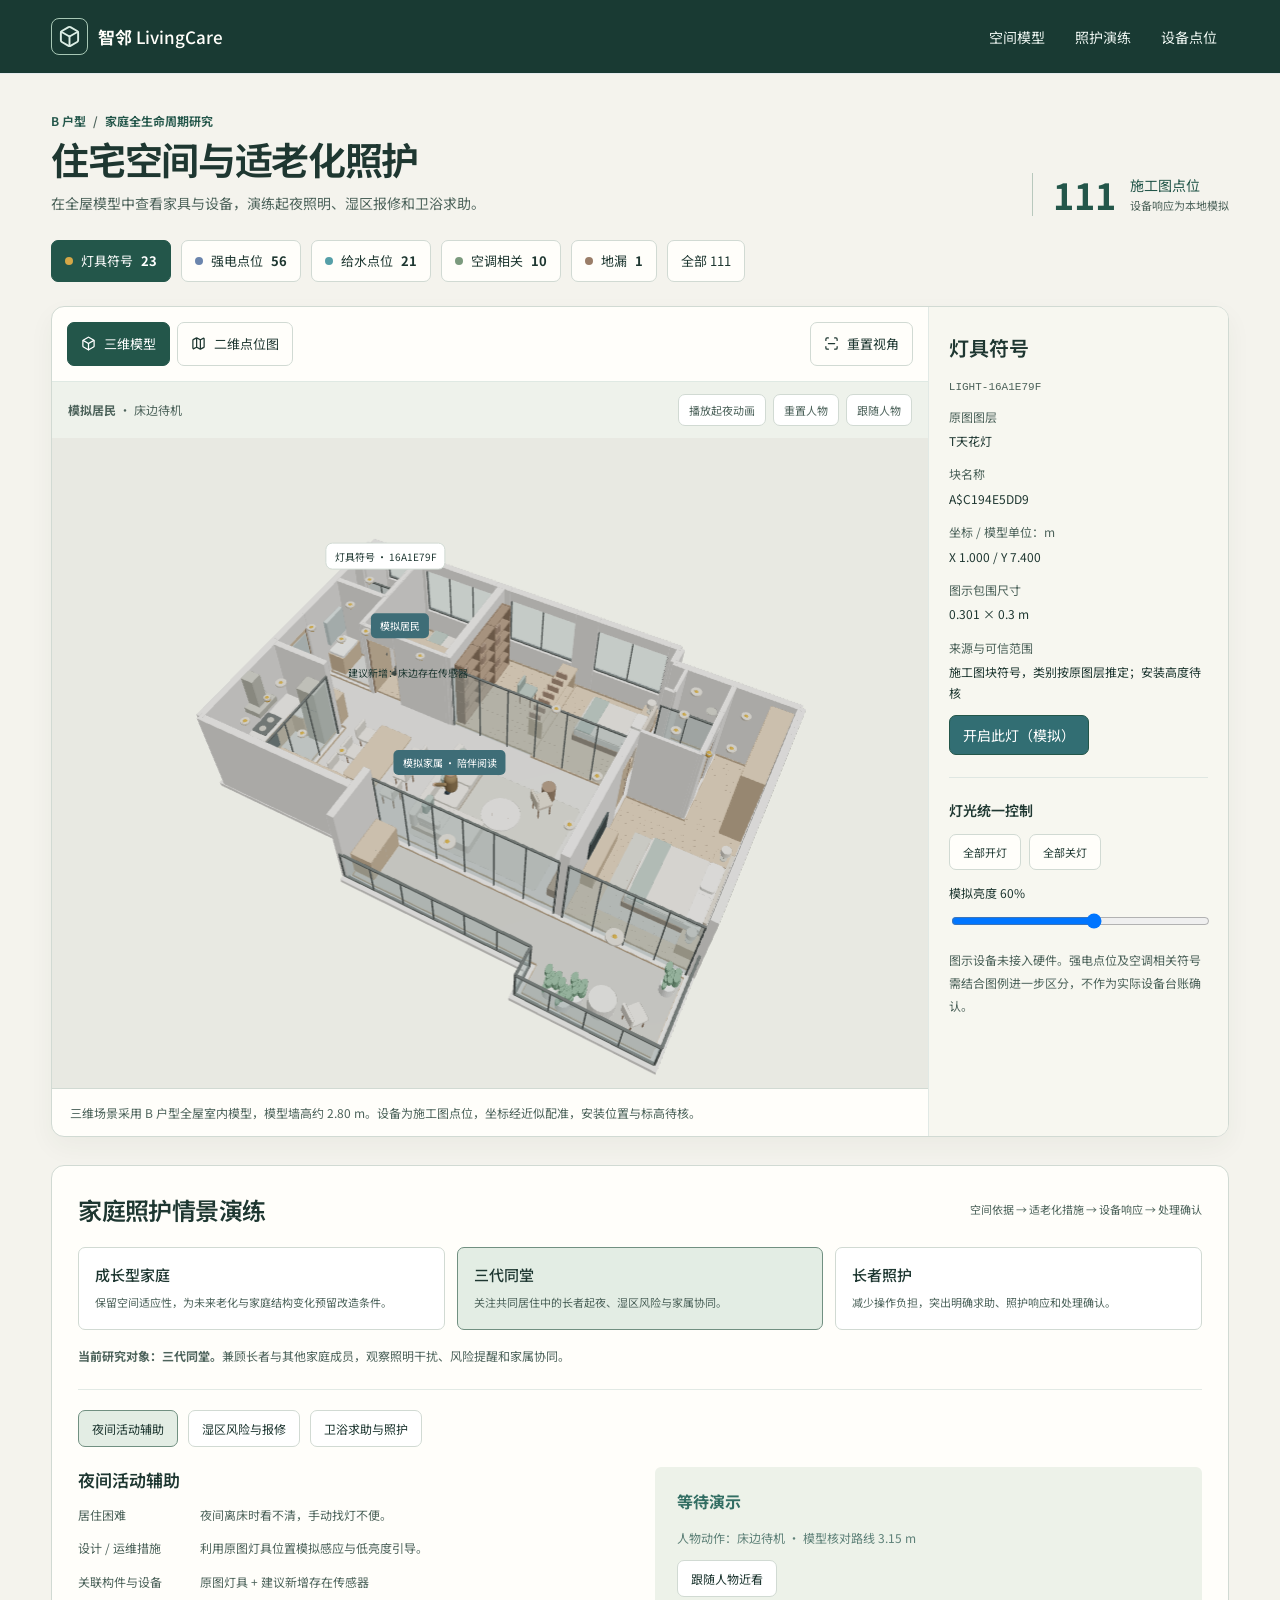
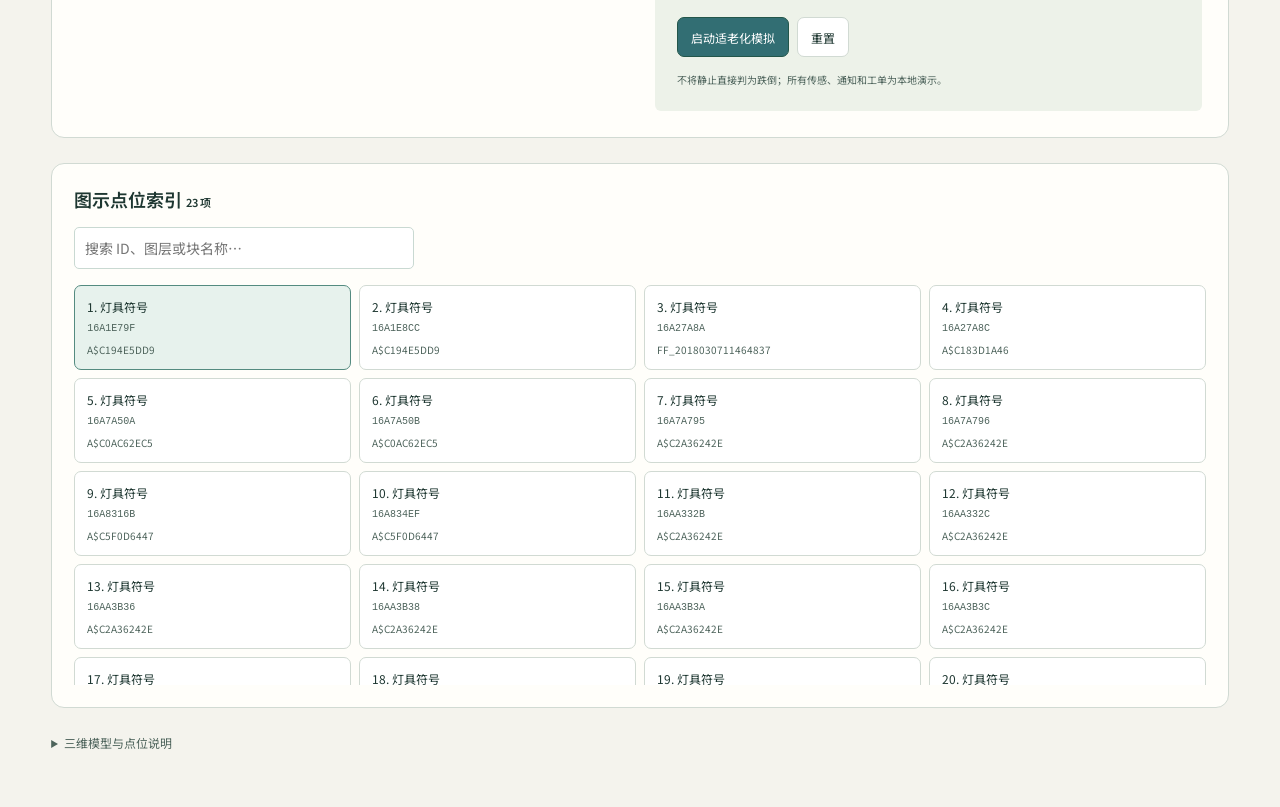
==== commit 88ce8352: "Refine LivingCare architectural dashboard and navigation" ====
--- a/LivingCare-GitHub-Pages/index.html
+++ b/LivingCare-GitHub-Pages/index.html
@@ -1,3 +1,3 @@
-<!doctype html><html lang="zh-CN"><head><meta charset="UTF-8"/><meta name="viewport" content="width=device-width,initial-scale=1.0"/><meta name="theme-color" content="#326d70"/><title>智邻 LivingCare · 新B户型设备模型</title>  <script type="module" crossorigin src="./assets/index-BkUOlfVZ.js"></script>
-  <link rel="stylesheet" crossorigin href="./assets/index-DcFaqGrp.css">
+<!doctype html><html lang="zh-CN"><head><meta charset="UTF-8"/><meta name="viewport" content="width=device-width,initial-scale=1.0"/><meta name="theme-color" content="#326d70"/><title>智邻 LivingCare · 新B户型设备模型</title>  <script type="module" crossorigin src="./assets/index-CgjfBl6n.js"></script>
+  <link rel="stylesheet" crossorigin href="./assets/index-XbZn2JnD.css">
 </head><body><div id="root"></div></body></html>
--- a/LivingCare-GitHub-Pages/assets/index-XbZn2JnD.css
+++ b/LivingCare-GitHub-Pages/assets/index-XbZn2JnD.css
@@ -0,0 +1 @@
+@import"https://fonts.googleapis.com/css2?family=Noto+Sans+SC:wght@400;500;600;700&display=swap";:root{font-family:Noto Sans SC,Microsoft YaHei,sans-serif;color:#263f4c;background:#f2f5f6;font-synthesis:none;font-size:14px}*{box-sizing:border-box}body{margin:0}button,input,select,textarea{font:inherit}button,a,input,select,textarea{-webkit-tap-highlight-color:transparent}button{cursor:pointer;display:inline-flex;align-items:center;justify-content:center;gap:8px;border:1px solid #dce4e7;background:#fff;color:inherit;border-radius:7px;padding:9px 13px;transition:background .15s}button:hover{background:#eaf1f2}button:focus-visible,a:focus-visible,svg g[role=button]:focus-visible{outline:3px solid #dcae55;outline-offset:3px}a{color:inherit;text-decoration:none}h1,h2,h3,p{margin:0}h1{font-size:26px;font-weight:600;letter-spacing:-.7px}h2{font-size:18px;font-weight:600}h3{font-size:14px;font-weight:600}small{font-size:11px}button svg{flex-shrink:0}.app{min-height:100vh}.sidebar{width:228px;position:fixed;inset:0 auto 0 0;background:#152d42;color:#aebfc9;padding:30px 18px;display:flex;flex-direction:column;z-index:20}.brand{display:flex;align-items:center;gap:10px;color:#fff;font-size:20px;padding:0 8px}.brand b{font-size:14px;font-weight:500;letter-spacing:-.5px}.brand-icon{display:grid;place-items:center;width:39px;height:43px;background:#467d83;border-radius:12px 12px 12px 3px;color:#f0e4c8}.brand small{display:block;font-size:10px;letter-spacing:2px;color:#99b0be;margin-top:5px}.side-label{font-size:10px;letter-spacing:2px;margin:46px 15px 18px;color:#718d9f}nav{display:grid;gap:8px}nav button{border:0;background:none;color:#b4c4ce;justify-content:flex-start;padding:13px 15px;font-size:13px}nav button.selected{background:#2c4c60;color:#fff}nav button.selected:before{content:"";height:17px;width:3px;background:#a4c6bb;position:absolute;left:18px;border-radius:2px}nav button>svg:last-child:not(:first-child){margin-left:auto}nav button:hover{background:#244356}.sidebar-bottom{margin-top:auto;padding:35px 8px 0}.home-label{display:flex;gap:10px;align-items:center;font-size:12px;padding:20px 0;border-bottom:1px solid #304759}.home-label small{display:block;color:#89a0af;margin-top:6px}.elder-toggle{border:0;background:none;color:#cfdbdf;padding:22px 0;font-size:12px;gap:7px}.switch{width:27px;height:16px;border-radius:20px;background:#627686;padding:3px}.switch:before{content:"";display:block;width:10px;height:10px;border-radius:50%;background:#fff}.switch.on{background:#55988d}.switch.on:before{margin-left:11px}.sidebar-bottom>small{color:#6f8b9e;font-size:10px}.main-shell{margin-left:228px}header{height:74px;background:#fff;border-bottom:1px solid #e4eaed;display:flex;align-items:center;justify-content:space-between;padding:0 34px}.breadcrumb{display:flex;align-items:center;gap:13px;color:#84929a;font-size:12px}.breadcrumb strong{color:#344d5c;font-weight:500}.header-actions{display:flex;gap:17px;align-items:center}.header-actions select{border:0;background:#fff;color:#526875;font-size:12px}.demo-badge{color:#568079;font-size:11px;background:#edf4f1;border:1px solid #d4e5de;border-radius:4px;padding:4px 8px}.avatar{width:30px;height:30px;border-radius:50%;background:#e9eef1;display:grid;place-items:center;font-size:12px}main{max-width:1660px;margin:auto;padding:30px 34px 0}.page-title{display:flex;justify-content:space-between;align-items:center;margin-bottom:27px}.eyebrow{font-size:9px;letter-spacing:2px;font-weight:600;color:#7b959d;display:block;margin-bottom:9px}.page-title p{font-size:12px;color:#81929b;margin-top:10px}.page-title p span{margin:0 10px}.date-label{font-size:11px;color:#7d9096;display:flex;gap:7px;align-items:center}.status-dot,.dot{display:inline-block;width:6px;height:6px;border-radius:50%;background:#69a18c;flex-shrink:0}.metrics{display:grid;grid-template-columns:repeat(4,1fr);gap:16px;margin-bottom:23px}.metric{border:1px solid #e0e8eb;border-radius:9px;background:#fff;padding:18px 20px}.metric-top{display:flex;justify-content:space-between;align-items:center;color:#748994;font-size:12px}.metric-top svg{color:#7a969e}.metric>strong{display:block;font-size:31px;font-weight:600;letter-spacing:-1px;margin:10px 0}.metric>strong small{font-size:12px;letter-spacing:0;margin-left:7px;color:#8a9ba3;font-weight:400}.metric p{font-size:10px;color:#87979f;display:flex;align-items:center;gap:6px}.workspace{display:grid;grid-template-columns:minmax(0,1fr) 282px;gap:20px;margin-bottom:25px}.card{border:1px solid #e0e7ea;border-radius:10px;background:#fff;overflow:hidden}.space-heading{padding:20px 22px 17px;display:flex;align-items:center;justify-content:space-between;gap:12px}.space-heading h2{font-size:16px}.space-heading small{display:block;margin-top:7px;color:#92a0a8;font-size:10px}.badge{font-size:10px;border-radius:4px;background:#f0f4f5;color:#718892;padding:4px 7px;white-space:nowrap;font-weight:400}.space-heading .badge{margin-left:8px}.segmented{background:#f0f4f5;border-radius:6px;padding:3px;display:flex;flex-shrink:0}.segmented button{padding:6px 10px;font-size:11px;background:none;border:0}.segmented .active{background:#fff;box-shadow:0 1px 5px #17394615;color:#305e71}.space-tabs{border-top:1px solid #f0f3f4;display:flex;align-items:center;padding:0 22px;gap:22px;height:43px}.space-tabs button{border:0;padding:13px 0;border-radius:0;font-size:11px;color:#8a9ba3;background:none}.space-tabs button.active{color:#32666c;border-bottom:2px solid #548e8a}.space-tabs>span{margin-left:auto;font-size:8px;letter-spacing:2px;color:#9eabb2}.three-wrap,.plan-wrap{height:425px;position:relative;background:#edf1f2;overflow:hidden}.three-wrap canvas{touch-action:none}.floating-controls{position:absolute;bottom:17px;left:18px;display:flex;gap:7px}.floating-controls button{font-size:10px;box-shadow:0 2px 6px #1837410a;border:1px solid #d9e2e6;background:#ffffffed;padding:7px 10px}.room-tag{font-size:10px;background:#ffffffd9;border:1px solid #d5dfe1;padding:3px 8px;white-space:nowrap;box-shadow:0 3px 6px #23333d0a}.space-footer{display:flex;align-items:center;padding:15px 20px;gap:16px;font-size:9px;color:#84969f}.space-footer>span{display:flex;align-items:center;gap:5px}.green{background:#548f86}.amber{background:#d9a84f}.red{background:#c66a59}.space-footer small{display:flex;align-items:center;gap:5px;margin-left:auto;font-size:9px}.room-panel{padding:23px 21px}.section-heading{display:flex;justify-content:space-between;align-items:center;margin-bottom:18px;gap:12px}.section-heading>.eyebrow{margin:0}.room-panel>.section-heading{color:#8ea2aa;margin-bottom:17px}.room-panel>h2{font-size:23px;font-weight:500}.muted{color:#95a4ac;font-size:9px;letter-spacing:1px;margin-top:6px}.muted .badge{float:right;font-size:8px}.environment{display:grid;grid-template-columns:1fr 1fr;margin-top:24px;gap:15px}.environment>div{display:flex;flex-direction:column;align-items:flex-start;gap:8px;border-right:1px solid #edf0f1}.environment>div:last-child{border:0}.environment svg{color:#89a1a4}.environment strong{font-size:26px;font-weight:500}.environment strong small{font-size:11px;margin-left:4px;color:#9aa8ad}.environment span{font-size:10px;color:#8f9da5}.comfort{display:flex;gap:8px;align-items:center;background:#f1f7f3;padding:12px 10px;border-radius:6px;margin:20px 0 24px;color:#618e7b;font-size:11px}.comfort span{flex:1}.comfort small{display:block;font-size:8px;margin-top:3px;color:#8aa496}.room-panel h3 small{float:right;font-weight:400;color:#9aa9ae}.device-list{margin-top:10px}.device-list button{padding:10px 0;justify-content:flex-start;width:100%;border:0;border-radius:0;background:none;text-align:left;font-size:11px;gap:9px}.device-list button.chosen{background:#edf5f4}.device-list button>svg:last-child{margin-left:auto;color:#9daeb5}.device-icon{display:grid;place-items:center;background:#f0f5f5;color:#729895;width:31px;height:32px;border-radius:7px}.device-list small{display:block;font-size:8px;color:#94a3ab;margin-top:5px}.report-button{width:100%;margin-top:14px;font-size:11px;color:#557782;border-color:#d7e3e7}.care-note{display:flex;gap:8px;font-size:10px;line-height:1.7;color:#6b8e8c;border-top:1px solid #edf1f2;padding-top:17px;margin-top:19px}.care-note svg{flex-shrink:0}.care-note small{display:block;font-size:9px;color:#9aabb0;margin-top:4px}.device-detail{padding:10px;background:#f3f7f8;font-size:11px}.device-detail small{display:block;margin:6px 0;color:#7c929b}.device-detail button{font-size:11px;padding:5px 8px}.simulation{margin:28px 0}.simulation h2{font-size:17px}.sim-grid{display:grid;grid-template-columns:repeat(3,1fr);gap:16px}.sim-card{padding:20px 17px;justify-content:flex-start;text-align:left;border:1px solid #dfe7e9;background:#fff;gap:14px;border-radius:8px}.sim-card>svg:first-child{color:#648e91}.sim-card>svg:last-child{margin-left:auto;color:#93a6ad}.sim-card strong{font-size:12px;font-weight:500}.sim-card small{display:block;font-size:9px;color:#95a3ab;margin-top:7px}.sim-card.active{border-color:#73a09b;background:#edf5f3}.sim-progress{margin-top:13px;border:1px solid #dce8e5;padding:17px 20px;background:#f7faf8;border-radius:7px}.sim-progress>div:first-child{display:flex;align-items:center;gap:9px;font-size:12px}.sim-progress small{margin-left:auto;color:#92a6a5}.progress-track{display:flex;gap:6px;margin:15px 0}.progress-track i{height:3px;background:#e0e8e6;flex:1}.progress-track .filled{background:#739e91}.sim-actions{display:flex;gap:8px;align-items:center}.sim-actions button{font-size:11px;padding:6px 10px}.sim-actions>span{font-size:11px;color:#758e96}.primary{background:#326e73!important;border-color:#326e73;color:#fff}.primary:hover{background:#265c63!important}.tickets,.events,.lifestyle{padding:23px;margin-bottom:24px}.empty{padding:30px 10px;text-align:center;color:#8aa29f;font-size:13px}.empty svg{margin-bottom:9px}.empty p{margin-bottom:8px}.empty small{color:#9caeb3;font-size:11px}.ticket{border-top:1px solid #e8edef;padding:20px 0;display:flex;align-items:center;justify-content:space-between;gap:15px}.ticket h3{margin:8px 0}.ticket small{color:#8197a0;font-size:10px}.ticket span{font-size:11px;color:#83989e}.ticket button{font-size:11px}.ticket details{font-size:10px;margin-top:10px;color:#7e939c}.ticket details p{margin:6px 0}.event-row{display:flex;align-items:center;gap:15px;padding:18px 0;border-top:1px solid #e5ecef}.events>p{font-size:12px;color:#82979e;margin:12px 0 20px}.event-row>svg{color:#c7a364}.event-row strong{font-size:13px}.event-row small{display:block;color:#8a9fa7;margin-top:6px}.event-row .badge{margin-left:auto}.lifestyle button{margin:20px 10px 20px 0;padding:20px}.lifestyle p{font-size:12px;color:#8da1a8}.plan-wrap>svg{width:100%;height:100%;touch-action:none}.plan-wrap g[role=button]{cursor:pointer}.room-label{text-anchor:middle;font-size:.22px;fill:#57737f}.room-sub{text-anchor:middle;font-size:.13px;fill:#8b9b9f}.map-tools{position:absolute;right:15px;bottom:18px;display:grid;gap:5px}.map-tools button{padding:8px}.pulse{animation:pulse 1.2s infinite}@keyframes pulse{50%{opacity:.35}}footer{display:flex;align-items:center;gap:20px;padding:6px 0 25px;color:#9cabb2;font-size:10px}footer span{font-size:9px}footer small{margin-left:auto;font-size:9px}.cad{padding:30px;margin-bottom:25px}.cad>p{font-size:12px;color:#7d939c;margin:15px 0;line-height:1.9}.upload{border:1px dashed #9db8bd;background:#f5f9f9;display:flex;align-items:center;flex-direction:column;padding:35px;gap:16px;margin:25px 0;color:#60858a;cursor:pointer}.upload input{max-width:100%;font-size:12px}.cad-preview{width:100%;height:430px;background:#1c3447;margin:20px 0}.cad-settings{display:flex;gap:20px;align-items:center;margin:20px 0;font-size:12px}.cad-settings input{width:100px}.cad input,.cad select{padding:7px;border:1px solid #c9d7db;border-radius:4px}.layer-list{display:flex;gap:15px;flex-wrap:wrap;font-size:12px}.layer-list label{display:flex;gap:5px}.candidate{display:flex;gap:15px;margin:10px 0;font-size:12px;align-items:center}.candidate input{width:270px}.error{color:#b55e4b!important}.toast{position:fixed;bottom:30px;left:50%;transform:translate(-50%);z-index:50;background:#244e50;color:#fff;box-shadow:0 6px 25px #142b4130;padding:15px 23px;border-radius:8px;display:flex;gap:10px;align-items:center}.modal-backdrop{position:fixed;top:0;right:0;bottom:0;left:0;background:#0d223577;z-index:60;display:grid;place-items:center;padding:20px}.modal{background:#fff;border-radius:12px;width:440px;max-width:100%;padding:28px}.modal>p{margin:12px 0 25px;color:#80969e}.modal label{display:block;font-size:13px}.modal textarea{display:block;width:100%;min-height:120px;border:1px solid #c9d8dc;border-radius:5px;padding:12px;margin-top:10px;resize:vertical}.modal>div{display:flex;justify-content:flex-end;gap:10px;margin-top:22px}.elder{font-size:18px}.elder button{min-height:46px;font-size:16px}.elder p,.elder small,.elder .metric-top,.elder .device-list small,.elder .care-note{font-size:14px;color:#4d6976}.elder h2{font-size:22px}.elder .sidebar{width:255px}.elder .main-shell{margin-left:255px}.elder .workspace{grid-template-columns:minmax(0,1fr) 320px}.elder .sim-grid{grid-template-columns:1fr}.elder .sim-card strong{font-size:18px}.elder .room-tag{min-height:26px;font-size:14px}.elder .eyebrow{font-size:11px}.elder .space-tabs{height:auto}.elder .sidebar-bottom>small{color:#b9cbd2}.elder .brand small{color:#c3d3d9}.elder nav button{font-size:16px}@media(min-width:1500px){.three-wrap,.plan-wrap{height:480px}.workspace{grid-template-columns:minmax(0,1fr) 310px}.room-panel{padding:25px}}@media(max-width:1150px){.sidebar{width:190px;padding:25px 12px}.brand{padding:0;font-size:18px}.brand b{font-size:12px}.main-shell{margin-left:190px}main{padding:24px 20px 0}header{padding:0 20px}.metrics{gap:10px}.metric{padding:15px}.workspace{grid-template-columns:minmax(0,1fr) 245px;gap:12px}.room-panel{padding:18px 15px}.sim-card{padding:17px 12px;gap:9px}.sim-card small{line-height:1.7}.sim-card>svg:last-child{display:none}.date-label{display:none}.space-tabs{gap:16px}.space-tabs>span{display:none}.space-footer{gap:10px;padding:14px 12px}.space-footer small{font-size:8px}.elder .workspace{grid-template-columns:1fr}.elder .sidebar{width:220px}.elder .main-shell{margin-left:220px}}@media(max-width:850px){.sidebar{width:76px;padding:20px 10px}.brand{justify-content:center}.brand>span:last-child,.side-label,.sidebar-bottom{display:none}nav{margin-top:30px}nav button{font-size:0;justify-content:center;padding:15px}nav button>svg:last-child:not(:first-child){display:none}nav button.selected:before{left:10px}.main-shell{margin-left:76px}.workspace{grid-template-columns:1fr}.room-panel{display:block}.room-panel .environment{margin-top:15px;max-width:300px}.room-panel .device-list{display:flex;flex-wrap:wrap;gap:10px}.device-list button{width:auto}.care-note{margin-top:15px}.metrics{grid-template-columns:repeat(2,1fr)}.sim-grid{grid-template-columns:1fr}.sim-card>svg:last-child{display:block}.simulation .section-heading{align-items:flex-start}.simulation .section-heading>.badge{display:none}.elder .sidebar{width:76px}.elder .main-shell{margin-left:76px}.elder nav button{font-size:0}.elder .elder-toggle{display:none}footer{flex-wrap:wrap}footer small{margin-left:0}.cad-settings{flex-wrap:wrap}}@media(max-width:560px){.sidebar{position:sticky;top:0;width:100%;height:58px;padding:5px 8px;flex-direction:row;align-items:center;overflow-x:auto}.brand{display:none}nav{display:flex;margin:0;gap:3px}nav button{padding:12px}nav button.selected:before{display:none}.main-shell,.elder .main-shell{margin-left:0}.elder .sidebar{width:100%}header{height:55px;padding:0 15px}.header-actions{gap:9px}.breadcrumb{font-size:10px;gap:7px}main{padding:22px 13px 0}h1{font-size:21px;line-height:1.5}.page-title p{font-size:10px}.metric{padding:14px}.metric p{font-size:9px}.metric strong{font-size:27px}.space-heading{padding:16px 12px}.space-heading h2{font-size:14px}.space-heading small{font-size:9px}.segmented button{padding:6px}.three-wrap,.plan-wrap{height:340px}.space-footer small{display:none}.space-tabs{padding:0 13px}.floating-controls{left:10px;gap:5px}.floating-controls button{padding:7px}.ticket{align-items:flex-start;flex-direction:column}.cad{padding:20px}.cad-preview{height:300px}.upload{padding:20px}.upload small{line-height:1.8}.sim-actions{flex-wrap:wrap}.toast{width:90%;font-size:12px}.elder .room-panel{padding:20px}.elder h1{font-size:24px}.elder .segmented button{font-size:14px}.elder .space-heading{flex-wrap:wrap}.elder .metrics{grid-template-columns:1fr 1fr}.elder .metric p{font-size:12px}}@media(prefers-reduced-motion:reduce){*{animation:none!important;transition:none!important}}.new-home{min-height:100vh;background:#f2f5f3;color:#294953}.new-home header{display:flex;gap:24px;padding:0 5%;height:74px;background:#fff}.new-home header strong{font-size:18px;color:#326d70}.new-home header span{font-size:13px;color:#82979b}.new-home header small{margin-left:auto;color:#799695}.new-home main{max-width:1500px;padding:32px 4%;margin:auto}.new-home h1{font-size:28px}.new-intro{font-size:13px;color:#789299;margin-top:12px;line-height:1.8}.new-stats{display:flex;gap:10px;flex-wrap:wrap;margin:24px 0}.new-stats button{font-size:12px;min-height:42px}.new-stats i{width:8px;height:8px;border-radius:50%}.new-stats .active,.new-toolbar .active{background:#326d70;color:#fff}.new-layout{display:grid;grid-template-columns:minmax(0,1fr) 300px;border:1px solid #d7e2df;border-radius:10px;background:#fff;overflow:hidden}.new-toolbar{display:flex;justify-content:space-between;gap:10px;padding:15px}.new-toolbar>div{display:flex;gap:7px}.new-toolbar button{font-size:11px}.new-canvas{height:650px;background:#e8eeec;position:relative}.new-canvas svg{width:100%;height:100%}.new-canvas canvas{touch-action:none}.new-marker{white-space:nowrap;font-size:10px;padding:5px 8px}.new-note{padding:13px 18px;color:#8b9d9e;font-size:10px;line-height:1.8}.new-device{padding:26px 20px;border-left:1px solid #e1e9e5}.new-device h2{font-size:20px;margin-bottom:12px}.new-device code{font-size:11px;color:#8fa09c;word-break:break-all}.new-device dl{font-size:12px;line-height:1.7}.new-device dt{color:#91a39f;margin-top:13px}.new-device dd{margin:4px 0;word-break:break-all}.new-device hr{border:0;border-top:1px solid #dfe7e2;margin:22px 0}.new-light-buttons{display:flex;gap:8px;margin:14px 0}.new-light-buttons button{font-size:11px}.new-device label{display:block;font-size:12px}.new-device input{width:100%;margin-top:12px}.new-device p{font-size:11px;line-height:1.9;color:#8c9b95;margin-top:17px}.new-register{margin-top:25px}.new-register h2{font-size:18px;margin-bottom:15px}.new-register input{padding:10px;border:1px solid #c9d9d2;border-radius:5px;width:340px;max-width:100%}.new-list{display:grid;grid-template-columns:repeat(4,1fr);gap:8px;margin-top:16px;max-height:400px;overflow:auto}.new-list button{display:flex;flex-direction:column;align-items:flex-start;font-size:12px;padding:12px;text-align:left}.new-list button.selected{border-color:#548b80;background:#e7f2ed}.new-list code,.new-list small{font-size:10px;color:#8a9c98;word-break:break-all}.new-home details{margin-top:24px;font-size:12px;color:#839a96;line-height:1.9}.new-home details p{margin-top:12px}@media(max-width:950px){.new-layout{grid-template-columns:1fr}.new-device{border-left:0;border-top:1px solid #dde6e0}.new-canvas{height:530px}.new-list{grid-template-columns:repeat(2,1fr)}.new-home header span{display:none}}@media(max-width:500px){.new-toolbar{flex-wrap:wrap}.new-canvas{height:420px}.new-home main{padding:25px 12px}.new-home h1{font-size:24px}.new-list{grid-template-columns:1fr 1fr}.new-home header{padding:0 15px;gap:8px}.new-home header small{font-size:9px}}.research-panel{padding:26px;background:#fff;border:1px solid #dbe5df;border-radius:10px;margin-bottom:28px}.research-heading{display:flex;justify-content:space-between;align-items:center;gap:22px}.research-heading span{font-size:11px;color:#78928c}.research-heading h1{font-size:23px;line-height:1.7;margin:7px 0;color:#284f57}.research-heading>small{max-width:170px;line-height:1.9;color:#8a9f97;font-size:11px}.research-stages{display:grid;grid-template-columns:repeat(3,1fr);gap:12px;margin-top:20px}.research-stages button{display:flex;flex-direction:column;align-items:flex-start;text-align:left;padding:16px;gap:8px}.research-stages strong{font-size:15px;font-weight:500}.research-stages small{font-size:11px;line-height:1.8;color:#81988f}.research-stages .chosen,.research-scenarios .chosen{background:#e9f3ed;border-color:#72998c}.research-focus{font-size:12px;color:#78938a;line-height:1.9;margin:15px 0 21px}.research-scenarios{display:flex;gap:10px;flex-wrap:wrap;border-top:1px solid #e2eae5;padding-top:20px}.research-scenarios button{font-size:12px}.research-flow{display:grid;grid-template-columns:1fr 1fr;gap:30px;margin-top:20px}.research-flow h2{font-size:17px}.research-flow dl{display:grid;grid-template-columns:110px 1fr;gap:12px;font-size:12px;line-height:1.8}.research-flow dt{color:#8b9e96}.research-flow dd{margin:0;color:#527269}.research-response{background:#f3f7f4;padding:22px;border-radius:6px;align-self:start}.research-response>strong{font-size:16px;color:#326e63}.research-actions{display:flex;flex-wrap:wrap;gap:8px;margin-top:20px}.research-actions button{font-size:12px;min-height:40px}.research-actions button:disabled{opacity:.45;cursor:default}.research-response p{font-size:10px;line-height:1.8;color:#8c9e95;margin-top:14px}@media(max-width:760px){.research-panel{padding:18px}.research-heading{display:block}.research-heading>small{display:block;max-width:none}.research-heading h1{font-size:20px}.research-stages{grid-template-columns:1fr}.research-stages button{padding:13px}.research-flow{grid-template-columns:1fr;gap:15px}.research-flow dl{grid-template-columns:85px 1fr}.research-scenarios button{flex:1;min-width:90px}}.resident-label{display:block;padding:5px 9px;background:#3e6d77;color:#fff;white-space:nowrap;border-radius:5px;font-size:10px}.resident-follow{font-size:12px;margin-top:12px}.resident-toolbar{display:flex;gap:12px;justify-content:space-between;align-items:center;background:#edf4ef;padding:12px 16px;color:#60827b;font-size:12px;border-top:1px solid #dfe9e3}.resident-toolbar>div{display:flex;gap:7px}.resident-toolbar button{font-size:11px;padding:7px 10px}.resident-status{font-size:12px!important;color:#5e8178!important}@media(max-width:760px){.resident-toolbar{align-items:flex-start;flex-direction:column}.resident-toolbar>div{flex-wrap:wrap}.resident-toolbar button{min-height:40px}}.new-canvas.model-scroll,.new-canvas.model-scroll>div,.new-canvas.model-scroll canvas{touch-action:pan-y!important}.model-touch-tools{display:flex;gap:8px;padding:0 12px}.model-touch-tools button{min-height:44px;padding:8px 12px;font-size:14px}.model-touch-tools button:disabled{opacity:.55}.model-touch-tools .model-touch-toggle{flex:1;justify-content:center;border-color:#326d70;background:#326d70;color:#fff}.model-touch-tip{min-height:34px;padding:7px 12px;color:#456168;font-size:12px}@media(max-width:760px){.new-home main{display:flex;flex-direction:column}.new-home .research-panel{order:1;margin:22px 0 0}.new-home .new-register{order:2}.new-home main>details{order:3}.new-model{display:flex;flex-direction:column;min-width:0}.new-model .resident-toolbar{order:1}.new-model .new-note{order:2}.new-toolbar{padding:12px}.new-toolbar button,.resident-toolbar button{min-height:44px;font-size:12px}.new-canvas{height:clamp(280px,48svh,400px)}.new-canvas.model-plan{height:clamp(250px,42svh,370px)}.new-stats{margin:14px 0;gap:6px}.new-stats button{min-height:44px;padding:6px 9px}}.model-loading{white-space:nowrap;color:#456168;font-size:14px}@media(max-width:760px){.new-home header{height:56px}.new-home main{padding-top:18px}.new-home main>h2{font-size:19px}.new-home .new-intro{margin-top:6px;color:#456168}.new-stats{flex-wrap:nowrap;overflow-x:auto;padding-bottom:4px}.new-stats button{flex:0 0 auto;white-space:nowrap}}.new-home{--lc-ink: #1e3731;--lc-muted: #4d635b;--lc-accent: #23564a;--lc-line: #d1dad3;--lc-surface: #fffefa;background:#f4f3ed;color:var(--lc-ink)}.new-home .lc-header{min-height:70px;padding-inline:max(4%,calc((100% - 1380px)/2));align-items:center;justify-content:space-between;background:#193a33;color:#fffefa}.lc-brand{display:inline-flex;align-items:center;gap:10px;white-space:nowrap}.new-home .lc-brand strong{color:inherit;font-size:17px}.lc-brand b{font-weight:500}.new-home .lc-brand-mark{display:grid;width:37px;height:37px;place-items:center;border:1px solid #a7c7b5;border-radius:8px;color:#dceee5}.new-home .lc-header nav{display:flex;align-items:center;gap:6px}.lc-header nav a{padding:12px;border-radius:6px;color:#edf5f1}.lc-header nav a:hover{background:#30574d}.lc-skip{position:fixed;top:8px;left:8px;z-index:10;transform:translateY(-150%);padding:12px 16px;background:var(--lc-surface);border-radius:5px}.lc-skip:focus{transform:none}.new-home main{padding-top:38px;padding-bottom:52px}.lc-intro{display:flex;align-items:end;justify-content:space-between;gap:24px}.lc-context{color:var(--lc-accent);font-weight:650;font-size:12px}.lc-context span{margin-inline:4px;color:var(--lc-muted)}.new-home .lc-intro h1{margin-top:6px;font-size:38px;line-height:1.25;font-weight:650;letter-spacing:-.035em;text-wrap:balance}.new-home .new-intro{margin-top:8px;color:var(--lc-muted);font-size:14px}.lc-summary{display:flex;align-items:center;gap:14px;border-left:1px solid #b8c8bd;padding-left:20px;color:var(--lc-accent);white-space:nowrap}.lc-summary strong{font-size:36px;font-variant-numeric:tabular-nums;line-height:1.2}.lc-summary small{display:block;color:var(--lc-muted);margin-top:2px}.new-home button{border-color:var(--lc-line)}.new-home button:not(:disabled):hover{border-color:#7ca08f}.new-home button:focus-visible,.new-home a:focus-visible,.new-home input:focus-visible{outline:3px solid #ae792b;outline-offset:3px}.new-home .new-layout,.new-home .research-panel,.new-home .new-register{background:var(--lc-surface);border:1px solid var(--lc-line);border-radius:13px}.new-home .new-layout{box-shadow:0 10px 26px #233a2f0c}.new-home .new-model,.new-home .new-register,.new-home .research-panel{scroll-margin-top:16px}.new-home .new-canvas{background:#e8e9e2}.new-home .new-stats button{background:var(--lc-surface);font-size:13px}.new-home .new-stats button.active,.new-home .new-toolbar button.active,.new-home .model-touch-toggle,.new-home button.primary{background:var(--lc-accent);color:#fff;border-color:var(--lc-accent)}.new-home .new-toolbar button{font-size:13px;min-height:44px}.new-home .new-toolbar button:not(.active),.new-home .new-device button:not(.primary){background:var(--lc-surface)}.new-home .new-device{background:#f7f7f0}.new-home .new-device dt,.new-home .new-device code,.new-home .new-device p,.new-home .new-note,.new-home .new-list small,.new-home .new-list code,.new-home details{color:var(--lc-muted)}.new-home .new-note,.new-home .new-device p{font-size:12px}.new-home .new-note{border-top:1px solid var(--lc-line)}.new-home .resident-toolbar{background:#eef2eb;color:var(--lc-muted)}.new-home .research-panel{margin:28px 0 0}.new-home .research-heading h2{font-size:24px;letter-spacing:-.025em}.new-home .research-heading>small{max-width:none}.new-home .research-heading>small,.new-home .research-stages small,.new-home .research-focus,.new-home .research-flow dt,.new-home .research-flow dd,.new-home .research-response p{color:var(--lc-muted)}.new-home .research-flow h3{font-size:17px}.new-home .research-stages .chosen,.new-home .research-scenarios .chosen{background:#e3ede4;border-color:#719081}.new-home .research-response{background:#edf2e9}.new-home .new-register{padding:22px}.new-home details a{color:var(--lc-accent);text-decoration:underline}@media(max-width:760px){.new-home .lc-header{min-height:56px;flex-wrap:wrap;height:auto;padding:8px 12px;gap:4px}.new-home .lc-header nav{gap:1px}.lc-header nav a{padding:11px 5px;min-height:44px;font-size:12px}.new-home .lc-brand strong{font-size:15px}.new-home .lc-brand-mark{width:28px;height:28px}.lc-brand-mark svg{width:17px}.lc-brand{gap:6px}.new-home main{padding-top:18px}.new-home .lc-intro h1{font-size:25px}.new-home .new-intro{font-size:13px;margin-top:5px}.lc-summary{display:none}.new-home .new-toolbar button{gap:5px;padding-inline:8px;font-size:12px}.new-home .new-toolbar button svg{width:13px}.new-home .research-heading h2{font-size:21px}.new-home .new-register{padding:15px}}@media(prefers-reduced-motion:reduce){.new-home button{transition:none}}
